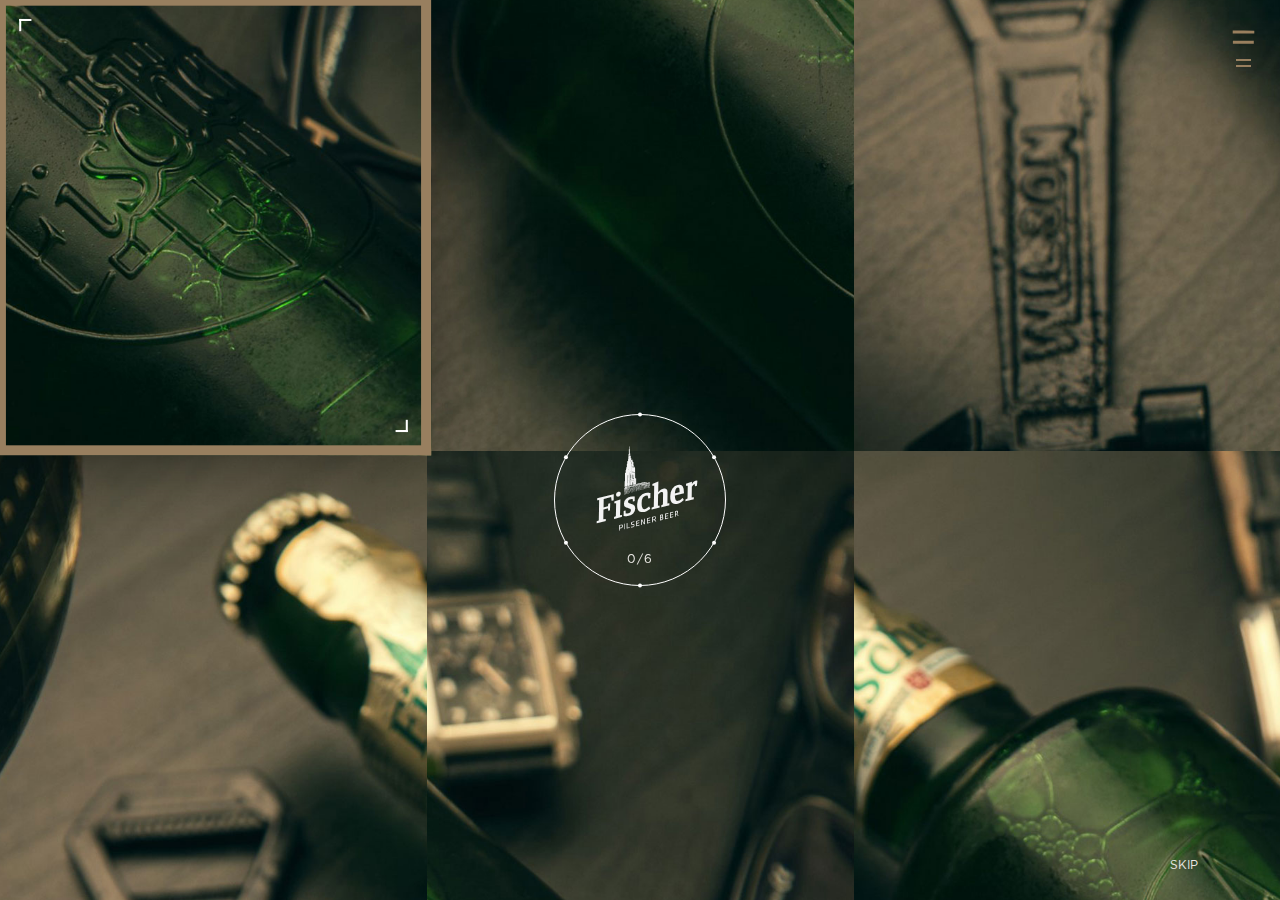
==== index.html @ 1281627f "initial commit. the puzzle game is working" ====
<!DOCTYPE html>
<!--if IE-->
<html lang="el">
  <head>
    <meta charset="utf-8">
    <meta http-equiv="X-UA-Compatible" content="IE=edge,chrome=1">
    <meta name="viewport" content="width=device-width, initial-scale=1.0, maximum-scale=1.0, user-scalable=no">
    <meta name="format-detection" content="telephone=no">
    <meta property="og:title" content="Fischer. It's about taste.">
    <meta property="og:description" content="Η εκλεπτυσμένη αισθητική της Γαλλίας και η μακροχρόνια παράδοση της Γερμανίας στη ζυθοποιία ενώνονται αρμονικά σε μία μπίρα Pilsener εξαιρετικής ποιότητας.">
    <meta property="og:image" content="http://www.fischerbeer.gr/Content/Files/post_fischer_launch.jpg">
    <meta property="og:type" content="website">
    <meta property="og:url" content="http://www.fischerbeer.gr/">
    <title>ΑΡΧΙΚΗ | FISCHER BEER </title>
    <link href="Content/Css/styles.css" rel="stylesheet">
    <link rel="stylesheet" href="Content/Css/print.css" media="print">
    <link rel="stylesheet" href="Content/Css/responsive.css" media="screen, handheld, projection, tv">
    <link rel="shortcut icon" href="/favicon.ico?v=1.1">
  </head>
  <body>
    <div class="main-loader-container">
      <div id="loader-icon" class="main-loader"></div>
    </div>
    <script src="Scripts/Libraries/rAF.js"></script>
    <script src="Scripts/Libraries/jquery-1.11.3.min.js"></script>
    <script src="Scripts/Libraries/jquery-ui.min.js"></script>
    <script src="Scripts/Libraries/jquery.ui.touch-punch.min.js"></script>
    <script src="Scripts/Libraries/owl.carousel.min.js"></script>
    <script src="Scripts/Libraries/perfect-scrollbar.jquery.min.js"></script>
    <script src="Scripts/Libraries/device.min.js"></script>
    <script src="Scripts/Libraries/bodymovin.js"></script>
    <script src="Scripts/Scripts/common.js"></script>
    <script src="Scripts/Libraries/jquery.unobtrusive-ajax.min.js"></script>
    <div class="body-wrapper">
      <div id="replaceMeAgeGate" data-value="True">
        <form id="form0" action="/" data-ajax="true" data-ajax-mode="replace-with" data-ajax-update="#replaceMeAgeGate" data-ajax-url="/ajax/Isobar.Fischer.Frontend.Components.AgeGate.Index" method="post">
          <div data-lb-content="age-gating" class="lightbox age-gating">
            <div class="lightbox-bg"></div>
            <div class="lightbox-container">
              <div class="lightbox-content"><span class="icon-fischer-logo"></span><span class="line"></span>
                <p class="title">ΗΜΕΡΟΜΗΝΙΑ ΓΕΝΝΗΣΗΣ</p>
                <div class="field">
                  <input id="Day" data-nextfield="#Month" data-val="true" data-val-maxlength="Validator_MaxLength" data-val-maxlength-max="2" data-val-regex="Validator_RegularExpression" data-val-regex-pattern="^d{2}$" data-val-required="Το πεδίο είναι υποχρεωτικό" maxlength="2" name="Day" placeholder="HH" type="text" value="" class="dmy text-box single-line">
                  <input id="Month" data-nextfield="#Year" data-val="true" data-val-maxlength="Validator_MaxLength" data-val-maxlength-max="2" data-val-regex="Validator_RegularExpression" data-val-regex-pattern="^d{2}$" data-val-required="Το πεδίο είναι υποχρεωτικό" maxlength="2" name="Month" placeholder="ΜΜ" type="text" value="" class="dmy text-box single-line">
                  <input id="Year" data-val="true" data-val-maxlength="Validator_MaxLength" data-val-maxlength-max="4" data-val-regex="Validator_RegularExpression" data-val-regex-pattern="^d{4}$" data-val-required="Το πεδίο είναι υποχρεωτικό" maxlength="4" name="Year" placeholder="ΕΕΕΕ" type="text" value="" class="text-box single-line">
                  <p class="error"><span data-valmsg-for="Month" data-valmsg-replace="true" class="field-validation-valid"></span></p>
                </div>
                <p>YΠΟΒΑΛΛΟΝΤΑΣ ΑΥΤΗ ΤΗ ΦΟΡΜΑ, ΑΠΟΔΕΧΕΣΤΕ ΤΗΝ<br> ΠΟΛΙΤΙΚΗ ΑΠΟΡΡΗΤΟΥ ΚΑΙ ΤΑ COOKIES ΑΥΤΟΥ ΤΟΥ<br> ΙΣΤΟΤΟΠΟΥ. ΑΥΤΟΣ Ο ΙΣΤΟΤΟΠΟΣ ΘΑ ΧΡΗΣΙΜΟΠΟΙΕΙ COOKIES.</p>
                <button type="submit" class="btn btn-more"><span class="bg"></span><span>ΕΙΣΟΔΟΣ</span><span class="icon-arrow-right"></span></button>
              </div>
            </div>
          </div>
        </form>
      </div>
      <!-- MAIN MENU--><span class="nav-trigger">
        <div id="menu-icon">
          <div id="menu-animatic"></div>
        </div><span class="menu-open"><span class="first"></span><span class="second"></span><span class="txt">ΜΕΝΟΥ</span></span>
        <!-- /menu-open--><span class="mobile-logo"><a href="#" class="mobile-logo-link">
            <h1><span class="icon-cathedral"></span></h1></a></span><span class="menu-close"><span class="icon-close"></span></span>
        <!-- /menu-close--></span>
      <!-- /nav-trigger-->
      <nav class="main-nav">
        <ul class="main-menu">
          <li><a href="/" title="ΑΡΧΙΚΗ | FISCHER BEER ">ΑΡΧΙΚΗ | FISCHER BEER </a></li>
          <li><a id="inactiveMenuLink" href="#" title="ITS ABOUT TASTE">ITS ABOUT TASTE</a>
            <ul class="submenu">
              <li><a href="/enjoypage/" title="Η ΑΠΟΛΑΥΣΗ ΜΙΑΣ PILSENER">Η ΑΠΟΛΑΥΣΗ ΜΙΑΣ PILSENER</a></li>
              <li><a href="/origins/" title="Η ΙΣΤΟΡΙΑ ΤΗΣ FISCHER">Η ΙΣΤΟΡΙΑ ΤΗΣ FISCHER</a></li>
            </ul>
          </li>
          <li><a href="/product/" title="ΠΡΟΪΟΝ">ΠΡΟΪΟΝ</a></li>
          <li><a href="/newslist/" title="NEA/ΔΙΑΓΩΝΙΣΜΟΙ">NEA/ΔΙΑΓΩΝΙΣΜΟΙ</a></li>
          <li><a href="/fischertastelist/" title="Fischer Tastes">Fischer Tastes</a></li>
          <li><a href="/contact/" title="ΕΠΙΚΟΙΝΩΝΙΑ">ΕΠΙΚΟΙΝΩΝΙΑ</a></li>
        </ul>
      </nav>
      <!-- /main-nav--><a href="/" class="main-logo">
        <h1><span class="icon-fischer-logo"></span></h1></a>
      <script>
        $(document).ready(function() {
        	$('#inactiveMenuLink').click(function(e) {
        	e.preventDefault();
        	});
        });
      </script>
      <!-- SECTION NAVIGATION-->
      <div class="section-nav">
        <!-- you place the current page here--><span>ΑΡΧΙΚΗ</span>
        <ul>
          <li data-section-trigger="1" class="active"><span>1</span></li>
          <li data-section-trigger="2"><span>2</span></li>
          <li data-section-trigger="3"><span>3</span></li>
          <li data-section-trigger="4"><span>4</span></li>
          <li data-section-trigger="5"><span>5</span></li>
        </ul>
      </div>
      <!-- /section-nav-->
      <!-- INTRO GAME-->
      <section data-section="1" data-section-title="ΑΡΧΙΚΗ" class="intro-game open anim-elm anim-section">
        <div id="progressWrapper" class="progressWrapper">
          <div class="container">
            <canvas id="circularProgressStepCanvas"></canvas>
            <div class="indicator">
              <!-- <span id="nInd">0</span><span>/</span><span id="tInd">6</span>--><span id="nInd">0</span><span>/</span><span id="tInd">6</span>
            </div>
            <div id="paging" class="paging">
              <button id="arrowL" class="arrow left">
                <svg width="60px" height="80px" viewbox="0 0 50 80" xml:space="preserve">
                  <polyline fill="none" stroke="#78766c" stroke-width="1" stroke-linecap="round" stroke-linejoin="round" points="									45.63,75.8 0.375,38.087 45.63,0.375 "></polyline>
                </svg>
              </button>
              <button id="arrowR" class="arrow right">
                <svg xmlns="http://www.w3.org/2000/svg" xmlns:xlink="http://www.w3.org/1999/xlink" width="60px" height="80px" viewbox="0 0 50 80" xml:space="preserve">
                  <polyline fill="none" stroke="#78766c" stroke-width="1" stroke-linecap="round" stroke-linejoin="round" points="									0.375,0.375 45.63,38.087 0.375,75.8 "></polyline>
                </svg>
              </button>
            </div>
            <div class="game-msg">ΒΑΛΕ ΤΗΝ ΙΣΤΟΡΙΑ<br> ΣΤΗ ΣΩΣΤΗ ΣΕΙΡΑ</div><span class="icon-fischer-logo"></span>
          </div>
        </div>
        <div id="tile-game"><img src="Content/Files/intro-game/fullpic.jpg" style="display:none" class="one-big-pic">
          <div class="tile-wrapper">
            <div class="tile tile1">
              <div class="corner-top-left"></div>
              <div class="corner-bottom-right"></div>
              <!-- canvas-->
              <!-- h3 #{i}-->
            </div>
            <div class="tile tile2">
              <div class="corner-top-left"></div>
              <div class="corner-bottom-right"></div>
              <!-- canvas-->
              <!-- h3 #{i}-->
            </div>
            <div class="tile tile3">
              <div class="corner-top-left"></div>
              <div class="corner-bottom-right"></div>
              <!-- canvas-->
              <!-- h3 #{i}-->
            </div>
            <div class="tile tile4">
              <div class="corner-top-left"></div>
              <div class="corner-bottom-right"></div>
              <!-- canvas-->
              <!-- h3 #{i}-->
            </div>
            <div class="tile tile5">
              <div class="corner-top-left"></div>
              <div class="corner-bottom-right"></div>
              <!-- canvas-->
              <!-- h3 #{i}-->
            </div>
            <div class="tile tile6">
              <div class="corner-top-left"></div>
              <div class="corner-bottom-right"></div>
              <!-- canvas-->
              <!-- h3 #{i}-->
            </div>
          </div>
          <!-- #bodymovin-wrapper-->
        </div>
        <div class="tiles-container">
          <!-- .tiles-container-inner-->
          <!-- 	.tile-box(data-tile='0')-->
          <!-- 		.corner-top-left-->
          <!-- 		.corner-bottom-right-->
          <!-- 		figure.intro-game-tile(data-tile='0')-->
          <!-- 			img(data-mob-img='/Content/Files/intro-game/tiff/mobile/01.jpg', data-desktop-src='/Content/Files/intro-game/tiff/01.jpg', src='/Content/Files/intro-game/tiff/01.jpg', alt='')-->
          <!-- 	// /tile-box-->
          <!-- 	.tile-box(data-tile='1')-->
          <!-- 		.corner-top-left-->
          <!-- 		.corner-bottom-right-->
          <!-- 		figure.intro-game-tile(data-tile='1')-->
          <!-- 			img(data-mob-img='/Content/Files/intro-game/tiff/mobile/02.jpg', data-desktop-src='/Content/Files/intro-game/tiff/02.jpg', src='/Content/Files/intro-game/tiff/02.jpg', alt='')-->
          <!-- 	// /tile-box-->
          <!-- 	.tile-box(data-tile='2')-->
          <!-- 		.corner-top-left-->
          <!-- 		.corner-bottom-right-->
          <!-- 		figure.intro-game-tile(data-tile='2')-->
          <!-- 			img(data-mob-img='/Content/Files/intro-game/tiff/mobile/03.jpg', data-desktop-src='/Content/Files/intro-game/tiff/03.jpg', src='/Content/Files/intro-game/tiff/03.jpg', alt='')-->
          <!-- 	// /tile-box-->
          <!-- 	.tile-box(data-tile='3')-->
          <!-- 		.corner-top-left-->
          <!-- 		.corner-bottom-right-->
          <!-- 		figure.intro-game-tile(data-tile='3')-->
          <!-- 			img(data-mob-img='/Content/Files/intro-game/tiff/mobile/04.jpg', data-desktop-src='/Content/Files/intro-game/tiff/04.jpg', src='/Content/Files/intro-game/tiff/04.jpg', alt='')-->
          <!-- 	// /tile-box-->
          <!-- 	.tile-box(data-tile='4')-->
          <!-- 		.corner-top-left-->
          <!-- 		.corner-bottom-right-->
          <!-- 		figure.intro-game-tile(data-tile='4')-->
          <!-- 			img(data-mob-img='/Content/Files/intro-game/tiff/mobile/05.jpg', data-desktop-src='/Content/Files/intro-game/tiff/05.jpg', src='/Content/Files/intro-game/tiff/05.jpg', alt='')-->
          <!-- 	// /tile-box-->
          <!-- 	.tile-box(data-tile='5')-->
          <!-- 		.corner-top-left-->
          <!-- 		.corner-bottom-right-->
          <!-- 		figure.intro-game-tile(data-tile='5')-->
          <!-- 			img(data-mob-img='/Content/Files/intro-game/tiff/mobile/06.jpg', data-desktop-src='/Content/Files/intro-game/tiff/06.jpg', src='/Content/Files/intro-game/tiff/06.jpg', alt='')-->
          <!-- 	// /tile-box--><span class="skip"><span>SKIP</span></span>
          <!-- HOMEPAGE AUDIO-->
          <!-- CUSTOM MEDIA PLAYER-->
          <!-- /media-->
        </div>
      </section>
      <!-- /intro-game-->
      <!-- ORIGIN-->
      <section data-section="2" data-section-title="Η ΠΡΟΕΛΕΥΣΗ" class="origin anim-elm anim-section">
        <div class="wrapper">
          <div class="row">
            <div class="col col-6">
              <h3>Η ΠΡΟΕΛΕΥΣΗ</h3>
              <p>Η εκλεπτυσμένη αισθητική της Γαλλίας και η μακροχρόνια παράδοση της Γερμανίας στη ζυθοποιία ενώνονται αρμονικά σε μία μπίρα Pilsener εξαιρετικής ποιότητας, με σπουδαία κληρονομιά και ξεχωριστό χαρακτήρα. Μια Pilsener που μαρτυρά την ιδιαίτερη αλσατική καταγωγή της, ακόμα και από τον καθεδρικό ναό του Στρασβούργου, στην περίτεχνη συσκευασία της.</p><a title="ΠΕΡΙΣΣΟΤΕΡΑ" href="/origins/" class="btn btn-default btn-dark-green"><span class="bg"></span><span>ΠΕΡΙΣΣΟΤΕΡΑ</span></a>
            </div>
            <div class="col col-6 beer-cans">
              <div class="cans-wrapper">
                <div class="beer-can right"><img src="Content/Media/can-right.png"></div>
                <div class="beer-can left"><img src="Content/Media/can-left.png"></div>
              </div>
              <!-- figure-->
              <!-- 	img(src='Content/Media/fischer-cans.png', alt='fischer beer cans', title='Fischer')-->
            </div>
            <!-- /col-->
          </div>
          <!-- /row-->
        </div>
        <!-- /wrapper-->
        <div class="origin-polygonal">
          <div class="triangle-down-left"></div>
          <div class="map">
            <div data-mask="0" data-lag="1500" data-scale="1" class="reveal-mask"><img src="Content/Media/map.jpg" alt="strasburg map"></div><span class="country">ΓΑΛΛΙΑ</span><span class="strasburg">ΣΤΡΑΣΒΟΥΡΓΟ<span class="icon-strasburg"></span></span>
          </div>
          <!-- /map-->
          <div class="wrapper">
            <div class="origin-txt-container">
              <div class="origin-txt-row"><span class="icon-box"><span class="icon-cathedral"></span></span>
                <!-- /icon-box--><span class="txt">ΚΑΘΕΔΡΙΚΟΣ ΝΑΟΣ</span>
              </div>
              <!-- /origin-txt-row-->
              <div class="origin-txt-row"><span class="icon-box"><span class="icon-emblems svg-bg-icon"></span></span>
                <!-- /icon-box--><span class="txt">ΑΛΣΑΤΙΚΑ ΕΜΒΛΗΜΑΤΑ</span>
              </div>
              <!-- /origin-txt-row-->
              <div class="origin-txt-row"><span class="icon-box"><span class="icon-signature svg-bg-icon"></span></span>
                <!-- /icon-box--><span class="txt">ΥΠΟΓΡΑΦΗ ΙΔΡΥΤΗ</span>
              </div>
              <!-- /origin-txt-row-->
              <div class="origin-txt-row"><span class="icon-box"><span class="icon-origin-date svg-bg-icon"></span></span>
                <!-- /icon-box--><span class="txt">ΛΥΚΙΣΚΟΣ</span>
              </div>
              <!-- /origin-txt-row-->
              <div class="origin-txt-row"><span class="icon-box"><span class="icon-shield svg-bg-icon"></span></span>
                <!-- /icon-box--><span class="txt">ΑΛΣΑΤΙΚΗ ΑΣΠΙΔΑ</span>
              </div>
              <!-- /origin-txt-row-->
            </div>
            <!-- /origin-txt-container-->
          </div>
          <!-- /wrapper-->
        </div>
        <!-- /origin-polygonal-->
      </section>
      <!-- /origin-->
      <!-- INGREDIENTS-->
      <section data-section="3" data-section-title="ΤΑ ΣΥΣΤΑΤΙΚΑ" class="fischer-ingredients anim-elm anim-section">
        <div class="wrapper">
          <h3>ΤΑ ΣΥΣΤΑΤΙΚΑ</h3>
          <div class="content-box">
            <div class="content-box-inner">
              <p>Αυτό που κάνει τη Fischer να ξεχωρίζει από τις υπόλοιπες Pilsener μπίρες είναι η διακριτική αρωματική γεύση και επίγευσή της. Το αρωματικό, πικρό προφίλ της αποδίδεται σε μια ειδική επιλογή αρωματικού λυκίσκου “aurora”, που συνδυάζεται με λεπτές νότες φρούτων και περγαμόντο, λεμονόχορτου, κίτρου και γλυκάνισου. Αποκλειστικά υψηλής ποιότητας πρώτες ύλες που εγγυώνται ότι κάθε γουλιά θα είναι μία απολαυστική εμπειρία. Μία γεύση που γίνεται αντιληπτή με όλες τις αισθήσεις.</p><a href="/product/" class="btn btn-default btn-dark-green"><span class="bg"></span><span>ΠΕΡΙΣΣΟΤΕΡΑ</span></a>
            </div>
            <!-- /content-box-inner-->
          </div>
          <!-- /content-box-->
          <!-- beer-->
          <div class="elm mob-visible">
            <figure><img src="Content/Media/fischer-bottle.png" alt="fischer bottle" title=""></figure>
          </div>
          <!-- /col-->
          <div class="ingredients-container">
            <div class="col">
              <div class="ingredient-box vini">
                <figure><span class="brush"></span>
                  <div data-mask="0" data-lag="300" data-scale="1" class="reveal-mask"><img src="Content/Media/ingredients/vini.png" alt="vini" title=""></div><span class="icon-one"><span class="path1"></span><span class="path2"></span></span>
                </figure><span class="txt">
                  <p class="title">ΒΥΝΗ</p>
                  <p>ΠΟΙΟΣ ΕΙΠΕ ΠΩΣ ΚΑΤΙ ΓΛΥΚΟ <br> δεν μπορεί να είναι δυνατό;</p></span>
                <!-- /txt-->
              </div>
              <!-- /ingredient-box-->
              <div class="ingredient-box water mob-hidden">
                <figure><span class="brush"></span>
                  <div data-mask="0" data-lag="600" data-scale="1" class="reveal-mask"><img src="Content/Media/ingredients/water.png" alt="water" title=""></div><span class="icon-three"></span>
                </figure><span class="txt">
                  <p class="title">ΝΕΡΟ</p>
                  <p>ΟΤΑΝ ΚΑΤΙ ΠΟΥ ΔΕΝ ΦΑΝΤΑΖΕΣΑΙ <br> σου δίνει αυτό που περιμένεις</p></span>
                <!-- /txt-->
              </div>
              <!-- /ingredient-box-->
            </div>
            <!-- /col-->
            <!-- beer-->
            <div class="col mob-hidden col-beer">
              <figure><img src="Content/Media/fischer-bottle.png" alt="fischer bottle" title=""></figure>
            </div>
            <!-- /col-->
            <div class="col">
              <div class="ingredient-box likiskos">
                <figure><span class="brush"></span>
                  <div data-mask="0" data-lag="900" data-scale="1" class="reveal-mask"><img src="Content/Media/ingredients/likiskos.png" alt="likiskos" title=""></div><span class="icon-two"></span>
                </figure><span class="txt">
                  <p class="title">ΛΥΚΙΣΚΟΣ</p>
                  <p>ΣΗΜΑΣΙΑ ΔΕΝ ΕΧΕΙ ΜΟΝΟ Η ΠΡΩΤΗ ΕΝΤΥΠΩΣΗ <br> αλλά και η γεύση που σου μένει στο τέλος</p></span>
                <!-- /txt-->
              </div>
              <!-- /ingredient-box-->
              <div class="ingredient-box water desktop-hidden">
                <figure><span class="brush"></span>
                  <div data-mask="0" data-lag="1200" data-scale="1" class="reveal-mask"><img src="Content/Media/ingredients/water.png" alt="water" title=""></div><span class="icon-three"></span>
                </figure><span class="txt">
                  <p class="title">ΝΕΡΟ</p>
                  <p>ΟΤΑΝ ΚΑΤΙ ΠΟΥ ΔΕΝ ΦΑΝΤΑΖΕΣΑΙ <br> σου δίνει αυτό που περιμένεις</p></span>
                <!-- /txt-->
              </div>
              <!-- /ingredient-box-->
              <div class="ingredient-box magia">
                <figure><span class="brush"></span>
                  <div data-mask="0" data-lag="1500" data-scale="1" class="reveal-mask"><img src="Content/Media/ingredients/magia.png" alt="magia" title=""></div><span class="icon-four"></span>
                </figure><span class="txt">
                  <p class="title">ΜΑΓΙΑ</p>
                  <p>ΕΝΑ ΤΑΞΙΔΙ ΜΕ ΠΡΟΟΡΙΣΜΟ <br> τη γεύση</p></span>
                <!-- /txt-->
              </div>
              <!-- /ingredient-box-->
            </div>
            <!-- /col-->
          </div>
          <!-- /ingredients-container-->
        </div>
        <!-- /wrapper-->
      </section>
      <!-- /fischer-ingredients-->
      <input id="New-6" type="hidden" value="http://www.fischerbeer.gr/home/newslist/newdetail/oli-i-athina-ena-therino-sinema/">
      <input id="New-7" type="hidden" value="http://www.fischerbeer.gr/home/newslist/newdetail/nea-emfanisi-idia-geusi/">
      <input id="New-5" type="hidden" value="http://www.fischerbeer.gr/home/newslist/newdetail/international-film-festival-of-patmos-ioulios-2016/">
      <input id="New-1" type="hidden" value="http://www.fischerbeer.gr/home/newslist/newdetail/fischer-its-about-taste/">
      <!-- FISCHER NEWS-->
      <section data-section="4" data-section-title="ΣΤΙΓΜΕΣ FISCHER" class="fischer-news anim-elm anim-section">
        <div class="wrapper">
          <div class="title">
            <div class="title-inner up-animation">
              <h2>ΣΤΙΓΜΕΣ FISCHER</h2>
              <h6 class="after-heading"><span>ΝΕΑ &amp; EVENTS</span></h6>
            </div>
            <!-- /title-inner-->
          </div>
          <!-- /title-->
          <div class="news-box main-news-box up-animation">
            <div class="col">
              <figure style="background-image: url(Content/Files/news/image_for_site_OAFF.jpg);"></figure>
            </div>
            <!-- /col-->
            <div class="col">
              <!-- span.badge.badge-rotation.badge-this-month--><span class="thebadge the-badge-this-month">
                <div data-frame-map="0" data-lag="1" data-duration="2" data-dimensions="110 110" class="sprite"><img src="Content/Files/news/badge-atlas.png"></div></span>
              <p class="date"><span class="day">22</span><span class="month">IOYN.</span><span class="year">2016</span></p>
              <!-- /date-->
              <h4>ΟΛΗ Η ΑΘΗΝΑ ΕΝΑ ΘΕΡΙΝΟ ΣΙΝΕΜΑ!</h4>
              <div class="txt">Για 6η χρονιά, η μεγαλύτερη κινηματογραφική γιορτή της Αθήνας επιστρέφει! Περισσότερες από 20 προβολές στα ομορφότερα...</div>
              <div class="btn-row"><a href="http://www.fischerbeer.gr/home/newslist/newdetail/oli-i-athina-ena-therino-sinema/" class="btn btn-more"><span>ΠΕΡΙΣΣΟΤΕΡΑ </span><span class="icon-arrow-right"></span></a><a href="#" class="btn btn-share"><span>ΜΟΙΡΑΣΟΥ ΤΟ</span><span data-id="6" class="icon-share"></span></a></div>
              <!-- /btn-row-->
            </div>
            <!-- /col-->
          </div>
          <!-- /main-news-box-->
          <div class="news-container">
            <div class="more-news anim-elm">
              <div class="col">
                <div class="news-box">
                  <div class="col">
                    <div data-mask="0" data-lag="1500" data-scale="1" class="reveal-mask">
                      <!-- img(style='background-image: url(Content/Files/news/december-posts.jpg);')--><img src="Content/Files/news/december-posts.jpg">
                    </div>
                    <!-- figure(style='background-image: url(Content/Files/news/december-posts.jpg);')-->
                  </div>
                  <!-- /col-->
                  <div class="col">
                    <p class="date"><span class="day">22</span><span class="month">IOYN.</span><span class="year">2016</span></p>
                    <!-- /date-->
                    <h4>ΝΕΑ ΕΜΦΑΝΙΣΗ, ΙΔΙΑ ΓΕΥΣΗ</h4>
                    <div class="txt">Από ανανεωμένο μπουκάλι και ολοκαίνουργιο κουτάκι απολαμβάνουμε πλέον την αγαπημένη μας μπίρα. Ο καθεδρικός ναός του...</div>
                    <div class="btn-row"><a href="http://www.fischerbeer.gr/home/newslist/newdetail/nea-emfanisi-idia-geusi/" class="btn btn-more"><span>ΠΕΡΙΣΣΟΤΕΡΑ</span><span class="icon-arrow-right"></span></a><a href="#" class="btn btn-share"><span>ΜΟΙΡΑΣΟΥ ΤΟ</span><span data-id="7" class="icon-share"></span></a></div>
                    <!-- /btn-row-->
                  </div>
                  <!-- /col-->
                </div>
                <!-- /news-box-->
                <div class="news-box">
                  <div class="col">
                    <figure style="background-image: url(Content/Files/news/iffp_2015.jpg);"></figure>
                  </div>
                  <!-- /col-->
                  <div class="col">
                    <p class="date"><span class="day">22</span><span class="month">IOYN.</span><span class="year">2016</span></p>
                    <!-- /date-->
                    <h4>INTERNATIONAL FILM FESTIVAL OF PATMOS, ΙΟΥΛΙΟΣ 2016</h4>
                    <div class="txt">Για μία ακόμα χρονιά το Διεθνές Φεστιβάλ Κινηµατογράφου Πάτµου και η Fischer µάς προσκαλούν σε ένα από τα πιο όµορφα...</div>
                    <div class="btn-row"><a href="http://www.fischerbeer.gr/home/newslist/newdetail/international-film-festival-of-patmos-ioulios-2016/" class="btn btn-more"><span>ΠΕΡΙΣΣΟΤΕΡΑ</span><span class="icon-arrow-right"></span></a><a href="#" class="btn btn-share"><span>ΜΟΙΡΑΣΟΥ ΤΟ</span><span data-id="5" class="icon-share"></span></a></div>
                    <!-- /btn-row-->
                  </div>
                  <!-- /col-->
                </div>
                <!-- /news-box-->
              </div>
              <!-- /col-->
              <div class="col">
                <div class="news-box">
                  <div class="col">
                    <figure style="background-image: url(Content/Files/news/NEW_SPOT.png);"></figure>
                  </div>
                  <!-- /col-->
                  <div class="col">
                    <p class="date"><span class="day">22</span><span class="month">IOYN.</span><span class="year">2016</span></p>
                    <!-- /date-->
                    <h4>IT'S ABOUT TASTE</h4>
                    <div class="txt">Δεν είναι η καταγωγή από την Αλσατία. Ούτε η σπουδαία κληρονομιά που μετράει δύο αιώνες. Δεν είναι η εμμονή στην...</div>
                    <div class="btn-row"><a href="http://www.fischerbeer.gr/home/newslist/newdetail/fischer-its-about-taste/" class="btn btn-more"><span>ΠΕΡΙΣΣΟΤΕΡΑ</span><span class="icon-arrow-right"></span></a><a href="#" class="btn btn-share"><span>ΜΟΙΡΑΣΟΥ ΤΟ</span><span data-id="1" class="icon-share"></span></a></div>
                    <!-- /btn-row-->
                  </div>
                  <!-- /col-->
                </div>
                <!-- /news-box-->
              </div>
              <!-- /col-->
            </div>
            <!-- /more=news-->
            <div class="row center up-animation"><a href="/newslist/" class="btn btn-default"><span class="bg"></span><span>ΟΛΑ ΤΑ ΝΕΑ</span></a></div>
            <!-- /row center-->
          </div>
          <!-- /news-container-->
        </div>
        <!-- /wrapper-->
      </section>
      <!-- /fischer-news-->
      <!-- FISCHER TASTES-->
      <section data-section="5" data-section-title="FISCHER TASTES" class="fischer-tastes anim-elm anim-section">
        <div class="title">
          <div class="title-inner up-animation">
            <h2>FISCHER TASTES</h2>
            <h6 class="after-heading"><span>Η FISCHER ΘΑ ΕΙΝΑΙ ΕΚΕΙ</span></h6>
          </div>
          <!-- /title-innera-->
        </div>
        <!-- /title-->
        <div class="animated-discs">
          <div class="music-disc"><img src="Content/Media/disc.png" alt="disc"></div>
          <div class="film-disc"><img src="Content/Media/pobina.png" alt="film disc"></div>
        </div>
        <!-- /animated-discs-->
        <div class="fischer-taste-container"><a href="http://www.fischerbeer.gr/home/fischertastelist/fischertastedetail/festival-br-kinfou-br-thessalonikis/" title="ΦΕΣΤΙΒΑΛ  ΚΙΝ/ΦΟΥ  ΘΕΣΣΑΛΟΝΙΚΗΣ" class="fischer-taste anim-elm">
            <!-- figure(style='background-image: url(Content/Files/fischer-tastes/img2_black.jpg);', data-image='Content/Files/fischer-tastes/img2_black.jpg', data-alt-image='Content/Files/fischer-tastes/img2_color.jpg')-->
            <figure style="background-image: url(Content/Files/fischer-tastes/img2_black.jpg);" data-image="Content/Files/fischer-tastes/img2_black.jpg">
              <div style="background-image:url(Content/Files/fischer-tastes/img2_color.jpg)" class="bg"></div>
              <figcaption><span class="icon-box"><span class="icon-ticket"></span></span>
                <!-- /icon-box-->
                <h4>ΦΕΣΤΙΒΑΛ <br> ΚΙΝ/ΦΟΥ <br> ΘΕΣΣΑΛΟΝΙΚΗΣ</h4> 10 ΧΡΟΝΙΑ<br>ΧΟΡΗΓΟΣ<br>ΒΡΑΒΕΙΩΝ ΚΟΙΝΟΥ<span class="num"><span>1</span></span>
                <!-- /num-->
              </figcaption>
            </figure>
            <!-- /fischer-taste--></a><a href="http://www.fischerbeer.gr/home/fischertastelist/fischertastedetail/jazz-on-the-hill/" title="JAZZ  ON THE  HILL" class="fischer-taste anim-elm">
            <!-- figure(style='background-image: url(Content/Files/fischer-tastes/img_black.jpg);', data-image='Content/Files/fischer-tastes/img_black.jpg', data-alt-image='Content/Files/fischer-tastes/img_color.jpg')-->
            <figure style="background-image: url(Content/Files/fischer-tastes/img_black.jpg);" data-image="Content/Files/fischer-tastes/img_black.jpg">
              <div style="background-image:url(Content/Files/fischer-tastes/img_color.jpg)" class="bg"></div>
              <figcaption><span class="icon-box"><span class="icon-saxophone"></span></span>
                <!-- /icon-box-->
                <h4>JAZZ <br> ON THE <br> HILL</h4> ΜΕΛΩΔΙΚΑ<br> ΤΑΞΙΔΙΑ<span class="num"><span>2</span></span>
                <!-- /num-->
              </figcaption>
            </figure>
            <!-- /fischer-taste--></a><a href="http://www.fischerbeer.gr/home/fischertastelist/fischertastedetail/festival-gallofonou-kinfou/" title="ΦΕΣΤΙΒΑΛ  ΓΑΛΛΟΦΩΝΟΥ  ΚΙΝ/ΦΟΥ" class="fischer-taste anim-elm">
            <figure style="background-image: url(Content/Files/fischer-tastes/img3_black.jpg);" data-image="Content/Files/fischer-tastes/img3_black.jpg">
              <div style="background-image:url(Content/Files/fischer-tastes/img3_color.jpg)" class="bg"></div>
              <figcaption><span class="icon-box"><span class="icon-camera"></span></span>
                <!-- /icon-box-->
                <h4>ΦΕΣΤΙΒΑΛ <br> ΓΑΛΛΟΦΩΝΟΥ <br> ΚΙΝ/ΦΟΥ</h4> ΒΡΑΒΕΙΟ ΚΟΙΝΟΥ<br>FISCHER ΜΕ<br>ΕΥΡΩΠΑΪΚΟ ΑΕΡΑ<span class="num"><span>3</span></span>
                <!-- /num-->
              </figcaption>
            </figure>
            <!-- /fischer-taste--></a><a href="/fischertastelist/" class="btn btn-default btn-abs"><span class="bg"></span><span>ΟΛΕΣ ΟΙ ΧΟΡΗΓΙΕΣ</span></a></div>
        <!-- /fischer-taste-container-->
      </section>
      <!-- /fischer-tastes-->
      <footer class="main-footer anim-elm">
        <!-- BACK TO TOP--><span class="back-top"><span class="inner"><span class="icon-arrow-up"></span></span></span>
        <!-- /back-top-->
        <div class="wrapper">
          <div class="footer-box">
            <div class="row">
              <div class="col">
                <h5>ΕΠΙΚΟΙΝΩΝΙΑ</h5>
                <address>Λ. Κηφισού 107, Αιγάλεω<br> Τ. 801 22 20000</address>
              </div>
              <!-- /col-->
              <div class="col">
                <h5>ΓΡΑΨΟΥ ΣΤΟ NEWSLETTER ΜΑΣ</h5>
                <div class="form newsletter-form">
                  <div id="replaceMe">
                    <form id="form1" action="/" data-ajax="true" data-ajax-mode="replace-with" data-ajax-update="#replaceMe" data-ajax-url="/ajax/Isobar.Fischer.Frontend.Components.Newsletter.Index" method="post">
                      <div class="form-inner">
                        <div class="field">
                          <input id="Email" data-val="true" data-val-email="To email δεν είναι έγκυρο" data-val-required="Το πεδίο είναι υποχρεωτικό" name="Email" placeholder="Γράψε το email σου" type="email" value="" class="text-box single-line">
                          <div class="errorMessage"><span data-valmsg-for="Email" data-valmsg-replace="true" class="field-validation-valid"></span></div>
                        </div>
                        <!-- /field-->
                        <button type="submit" class="submit">
                          <!-- /submit--><span class="icon-arrow-right"></span>
                        </button>
                      </div>
                      <!-- /form-inner-->
                    </form>
                  </div>
                </div>
                <!-- /form-->
              </div>
              <!-- /col-->
              <div class="col">
                <h5>SOCIAL</h5><a title="Facebook" href="https://www.facebook.com/FischerBeerGreece/" class="social-link">Facebook</a><a title="Youtube" href="https://www.youtube.com/user/FischerBeerGreece" class="social-link">Youtube</a><a title="Instagram" href="https://www.instagram.com/fischerbeer" class="social-link">Instagram</a>
              </div>
              <!-- /col-->
            </div>
            <!-- /row-->
          </div>
          <!-- /footer-box-->
          <div class="copyright">
            <div class="col"><a title="ΔΗΛΩΣΗ ΙΔΙΩΤΙΚΟΤΗΤΑΣ" href="/dilosi-idiotikotitas/">ΔΗΛΩΣΗ ΙΔΙΩΤΙΚΟΤΗΤΑΣ</a><a title="COOKIES" href="/cookies/">COOKIES</a></div>
            <!-- /col-->
            <div class="col"><a title="ΟΡΟΙ ΧΡΗΣΗΣ" href="/oroi-hrisis/">ΟΡΟΙ ΧΡΗΣΗΣ</a><a title="SITEMAP" href="/sitemap/">SITEMAP</a><a title="ΑΠΟΛΑΥΣΤΕ ΥΠΕΥΘΥΝΑ" href="/apolauste-upeuthuna/">ΑΠΟΛΑΥΣΤΕ ΥΠΕΥΘΥΝΑ</a></div>
            <!-- /col-->
          </div>
          <!-- /copyright-->
        </div>
        <!-- /wrapper-->
      </footer>
      <!-- /main-footer-->
    </div>
    <!-- /body-wrapper-->
    <!-- <script src='Scripts/Libraries/dat.gui.min.js'></script>-->
    <script src="Scripts/Libraries/easeljs-0.8.1.min.js"></script>
    <script src="Scripts/Libraries/TweenMax.min.js"></script>
    <!-- script(src='Scripts/Libraries/bodymovin_light.min.js')-->
    <script src="Scripts/Libraries/CircularProgressStep.js"></script>
    <script src="Scripts/Libraries/radial-indicator.js"></script>
    <script src="Scripts/Scripts/homepage.js"></script>
    <script src="Scripts/Scripts/tilegame.js"></script>
    <script>closeAgeGating();</script>
    <!-- script.-->
    <!-- 	function HideDescription() {-->
    <!-- 		setTimeout(function() {-->
    <!-- 			$('.game-msg').addClass("hidden");-->
    <!-- 		}, 2000);-->
    <!-- 	}-->
    <!-- 	var userHasPlayed = getCookie('userHasPlayed') === 'true';-->
    <!-- 	$(function() {-->
    <!-- 		$('body').on('click', '.intro-game .skip', function() {-->
    <!-- 			userHasPlayed = true;-->
    <!-- 			setCookie('userHasPlayed', true);-->
    <!-- 			$('.game-msg').fadeOut('slow');-->
    <!-- 		});-->
    <!-- 		if (userHasPlayed) {-->
    <!-- 			$('.game-msg').addClass("hidden");-->
    <!-- 			$('#audioPlayer .controls-stop').trigger('click');-->
    <!-- 			setTimeout(function() {-->
    <!-- 				$('.intro-game .skip').trigger('click');-->
    <!-- 			}, 400);-->
    <!-- 		}-->
    <!-- 		HideDescription();-->
    <!-- 	});-->
    <script>$('#replaceMe form').attr('novalidate', "novalidate");</script>
  </body>
</html>
---- Content/Css/styles.css ----
@import url(fonts.css);
@import url(icons.css);
@import url(formating.css);
@import url(owl.carousel.css);
@import url(owl.theme.css);
@import url(owl.transitions.css);
@import url(animations.css);
@import url(jquery-ui.css);
@import url(jquery-ui.structure.css);
@import url(jquery-ui.theme.css);
@import url(perfect-scrollbar.css);
@import url(modules.css);
@import url(tile-game.css);
@import url(browser-fixes.css);
---- Content/Css/print.css ----
body											{ font:normal 12pt Arial, sans-serif; color:#000; line-height:1.5; }
a img											{ border:0; }
a												{ color:#000; }
a:link:after,a:visited:after,
a:link::after,a:visited::after					{ content:" (" attr(href) ")"; font-size:smaller; }
---- Content/Css/responsive.css ----
@-moz-document url-prefix() {
    .product-carousel .owl-pagination {
        display: block;
    }

    .product-carousel .owl-pagination .owl-page {
        display: inline-block;
    }

    .product-carousel .owl-pagination .owl-page:not(:last-child) {
        float: left;
        margin-right: 17%;
    }
}

@media only screen and (min-width: 768px) {
    .footer-box .col:first-child:after,
    .footer-box .col:nth-child(2):after {
        content: '';
        height: 100%;
        width: 1px;
        background:#635543;
        position: absolute;
        top: 0;
        right: 0;
    }

    .desktop .footer-box .col:first-child:after,
    .desktop .footer-box .col:nth-child(2):after {
        height: 0;
        -webkit-transition: all .9s ease-in-out;
        -moz-transition: all .9s ease-in-out;
        -ms-transition: all .9s ease-in-out;
        -o-transition: all .9s ease-in-out;
        transition: all .9s ease-in-out;
        -webkit-transition-delay: .9s;
        -moz-transition-delay: .9s;
        -ms-transition-delay: .9s;
        -o-transition-delay: .9s;
        transition-delay: .9s;
    }

    .desktop .main-footer.animated .footer-box .col:first-child:after,
    .desktop .main-footer.animated .footer-box .col:nth-child(2):after {
        height: 100%;
        max-height: 140px;
    }

    .footer-box .col:before {
        content: '';
        width: 100%;
        height: 1px;
        background:#635543;
        position: absolute;
        top: 0;
        left: 0;
    }

    .desktop .footer-box .col:before {
        width: 0;
        -webkit-transition: all .9s ease-in-out;
        -moz-transition: all .9s ease-in-out;
        -ms-transition: all .9s ease-in-out;
        -o-transition: all .9s ease-in-out;
        transition: all .9s ease-in-out;
    }

    .desktop .main-footer.animated .footer-box .col:before {
        width: 100%;
    }

    .ingredient-box.desktop-hidden {
        display: none;
    }
}

@media only screen and (max-width: 1100px) {
    .fischer-news.news-inside {
        padding-top: 140px;
        padding-left: 20px;
        padding-right: 20px;
    }

    .news-box .main-image {
        height: 360px;
        margin-bottom: 20px;
    }

    .news-box.inside-news-box   .badge {
        display: inline-block;
    }

    .apolafsi-section {
        padding-top: 120px;
    }

    .prod-carousel-item {
        padding-bottom: 50px;
        padding-left: 6%;
        padding-right: 6%;
    }

    .prod-carousel-item .txt-part {
        padding-top: 0;
    }

    .prod-carousel-item:before, .prod-carousel-item:after {
        top: 250px;
    }

    .contact-section > .form-col {
        padding-left: 20px;
        padding-right: 20px;
    }
}

@media only screen and (max-width: 1024px) {
    .form-btn .txt {
        opacity: 1;
        visibility: visible;
        width: auto;
        margin-right: 15px;
    }
}

/* Portrait tablet to landscape and desktop */
@media (min-width: 768px) and (max-width: 1023px) {
    .footer-box .col:nth-child(2) {
        padding-left: 26px;
        padding-right: 26px;
    }

    .footer-box .col:nth-child(3) {
        padding-left: 26px;
    }

    .social-link, a.social-link {
        padding-right: 14px;
    }

    .fischer-taste h4 {
        font-size: 40px;
    }

    .fischer-taste figcaption {
        font-size: 13px;
        line-height: 1.3;
    }

    .fischer-taste {
        height: 660px;
    }

    .fischer-tastes .animated-discs .music-disc {
        -webkit-transform: translateX(-88%) scale(.8);
        -moz-transform: translateX(-88%) scale(.8);
        -ms-transform: translateX(-88%) scale(.8);
        -o-transform: translateX(-88%) scale(.8);
        transform: translateX(-88%) scale(.8);
    }

    .fischer-tastes .animated-discs .film-disc {
        -webkit-transform: translateX(-8%) scale(.8);
        -moz-transform: translateX(-8%) scale(.8);
        -ms-transform: translateX(-8%) scale(.8);
        -o-transform: translateX(-8%) scale(.8);
        transform: translateX(-8%) scale(.8);
    }

    .fischer-tastes .animated-discs {
        margin-top: -80px;
    }

    h2 {
        font-size: 50px;
    }

    h4 {
        font-size: 35px;
    }

    h6 {font-size: 14px;}

    .section-nav {
        right: 14px;
    }

    .news-box > .col:nth-child(2) {
        padding-left: 10px;
    }

    .news-box > .col:first-child {
        width: 51%;
    }

    .news-box > .col:nth-child(2) {
        width: 47%;
    }

    .more-news .col:first-child .news-box .col:first-child,
    .more-news .col:first-child .news-box .col:nth-child(2) {
        width: 100%;
    }

    .more-news > .col:first-child {
        width: 54%;
    }

    .more-news > .col:nth-child(2) {
        width: 39%;
    }

    .more-news > .col:nth-child(2) figure {
        max-width: 100%;
    }

    .more-news .news-box {
        padding-left: 0;
        padding-right: 0;
    }

    .origin,
    .fischer-news,
    .fischer-ingredients {
        padding-top: 60px;
    }

    .ingredients-container .col:first-child {
        -webkit-transform: translateX(-20px);
        -moz-transform: translateX(-20px);
        -ms-transform: translateX(-20px);
        -o-transform: translateX(-20px);
        transform: translateX(-20px);
    }

    .ingredients-container .col:nth-child(3) {
        -webkit-transform: translateX(20px);
        -moz-transform: translateX(20px);
        -ms-transform: translateX(20px);
        -o-transform: translateX(20px);
        transform: translateX(20px);
    }

    .ingredient-box .title {
        font-size: 40px;
    }

    .fischer-ingredients {
        padding-bottom: 20px;
    }

    .fischer-ingredients p {
        line-height: 1.4;
    }

    .ingredient-box .title:before, .ingredient-box .title:after {
        top: 10px;
    }

    .ingredient-box.magia {
        margin-top: -38px;
    }

    .origin .col {
        padding: 0 25px;
    }

    .origin .triangle-down-left:after {
        border-top: 150px solid #eeedeb;
    }

    .ingredients-container .col:nth-child(2) {
        width: 26%;
        padding-top: 124px;
        padding-left: 20px;
        padding-right: 20px;
    }

    .news-box .btn-row a:link, .news-box .btn-row a:visited {
        padding-left: 8px;
        padding-right: 8px;
    }

    .newsletter-msg {
        font-size: 12px;
    }
}

@media only screen and (max-width: 900px) {
    .origin-polygonal {
        min-height: 630px;
    }

    .origin-polygonal .map .country {
        -webkit-transform: translate(-42px, 40px);
        -moz-transform: translate(-42px, 40px);
        -ms-transform: translate(-42px, 40px);
        -o-transform: translate(-42px, 40px);
        transform: translate(-42px, 40px);
    }

    .origin-polygonal .map .strasburg {
        -webkit-transform: translate(-20px, -45px);
        -moz-transform: translate(-20px, -45px);
        -ms-transform: translate(-20px, -45px);
        -o-transform: translate(-20px, -45px);
        transform: translate(-20px, -45px);
    }

    .origin-txt-row .txt {
        padding-left: 10px;
    }

    .origin-txt-row .icon-box {
        margin-right: 50px;
    }

    .origin-txt-row .icon-box:after {
        margin-left: 10px;
    }

    .main-logo, a.main-logo:link, a.main-logo:visited {
        display: none;
    }

    .nav-trigger {
        background: #f4f4f4;
        text-align: center;
        top: 0;
        right: 0;
        width: 62px;
        -webkit-transition: all .3s ease-in-out;
        -moz-transition: all .3s ease-in-out;
        -ms-transition: all .3s ease-in-out;
        -o-transition: all .3s ease-in-out;
        transition: all .3s ease-in-out;
    }

    .mobile-logo {
        text-align: center;
    }

    .main-news-box.inside-news-box {
        margin-bottom: 25px;
    }

    .apolafsi-section {
        padding-top: 70px;
    }

    .apolafsi-section .title h2 {
        margin-bottom: 40px;
    }

    .timeline-box h3 {
        font-size: 50px;
    }

    .timeline-container {
        padding-left: 20px;
        padding-right: 20px;
    }

    .timeline-row .col-4:not(:last-child) .square-img-box:after {
        width: 41px;
    }

    .prod-carousel-item .video-part {
        width: 54%;
    }

    .prod-carousel-item .txt-part {
        width: 45%;
    }

    .prod-carousel-item h3 {
        font-size: 34px;
    }

    .beer-holder .beer {
        margin-left: 10px;
        margin-right: 10px;
    }

    .contact-section > .map-col,
    .contact-section > .form-col {
        display: block;
        width: 100%;
    }

    .contact-section > .map-col {
        height: 410px;
    }

    .contact-section > .form-col {
        height: auto;
        padding: 50px 30px 120px;
    }

    .contact-section {
        height: auto;
    }

    .contact-section .tbl {
        max-width: 100%;
    }

    .proelefsi-section {
        padding-top: 100px;
    }

    .mobile-logo {
        display: block;
        opacity: 1;
        height: 56px;
        -webkit-transition: opacity .4s ease-in-out, height .2s ease-in-out;
        -moz-transition: opacity .4s ease-in-out, height .2s ease-in-out;
        -ms-transition: opacity .4s ease-in-out, height .2s ease-in-out;
        -o-transition: opacity .4s ease-in-out, height .2s ease-in-out;
        transition: opacity .4s ease-in-out, height .2s ease-in-out;
    }

    .mobile-logo.hidden,
    .mobile-logo.hidden-mob {
        height: 0;
        opacity: 0;
    }

    .menu-open .txt {
        display: none;
    }

    .menu-open,
    .menu-close {
        padding: 16px;
    }

    .product-carousel .owl-pagination .owl-page:not(:last-child) {
        margin-right: 16%;
    }

}

/* Landscape phone to portrait tablet */
@media (max-width: 767px) {
    .main-nav {
        width: 100%;
        padding-right: 60px;
    }

    .progressWrapper {
        margin-top: 0;
    }

    .footer-box .col {
        padding-top: 4px;
    }

    .footer-box .col,
    .footer-box .col:nth-child(2) {
        width: 100%;
        border-top: 0;
    }

    .footer-box .col:first-child {
        padding-left: 0;
    }

    .footer-box .col:nth-child(2) {
        border: 0;
        padding-left: 0;
        padding-right: 0;
    }

    .footer-box .col:nth-child(3) {
        padding-left: 0;
        padding-bottom: 0;
    }

    .footer-box > .row {
        padding: 18px 27px 0;
        border: 1px solid #987f5f;
        border-bottom: 0;
        margin-bottom: 35px;
    }

    .social-link:last-child {
        padding-bottom: 0;
    }

    .main-footer .col {
        display: block;
        width: 100%;
    }

    .copyright a:link, .copyright a:visited {
        font-size: 9px;
        padding-top: 8px;
        padding-bottom: 8px;
    }

    .copyright a:not(:last-child) {
        margin-right: 17px;
    }

    .copyright a:not(:last-child):after {
        width: 17px;
        right: -19px;
        top: 8px;
    }

    .copyright {
        padding-left: 19px;
    }

    .footer-box h5 {
        margin-bottom: 13px;
        font-size: 17px;
    }

    .form.newsletter-form .field .error {
        font-size: 11px;
    }

    .fischer-taste-container {
        -webkit-flex-wrap: wrap;
        -moz-flex-wrap: wrap;
        flex-wrap: wrap;
    }

    .fischer-tastes {
        padding-left: 14px;
        padding-right: 14px;
        padding-top: 55px;
    }

    .fischer-taste {
        display: block;
        width: 100%;
        height: auto;
    }

    .fischer-taste h4 {
        font-size: 35px;
    }

    .fischer-taste figcaption {
        font-size: 12px;
        padding: 10px 20px;
        line-height: 1.3;
    }

    .fischer-taste .icon-box span {
        font-size: 21px;
    }

    .fischer-taste .icon-box .icon-camera {
        font-size: 33px;
    }

    .fischer-taste .icon-box .icon-saxophone {
        font-size: 46px;
    }

    .fischer-tastes .animated-discs .music-disc {
        -webkit-transform: translateX(-75%) scale(.5);
        -moz-transform: translateX(-75%) scale(.5);
        -ms-transform: translateX(-75%) scale(.5);
        -o-transform: translateX(-75%) scale(.5);
        transform: translateX(-75%) scale(.5);
    }

    .fischer-tastes .animated-discs .film-disc {
        -webkit-transform: translateX(-25%) scale(.5);
        -moz-transform: translateX(-25%) scale(.5);
        -ms-transform: translateX(-25%) scale(.5);
        -o-transform: translateX(-25%) scale(.5);
        transform: translateX(-25%) scale(.5);
    }

    h2 {
        font-size: 36px;
    }

    h6 {
        font-size: 12px;
    }

    .fischer-tastes .animated-discs {
        height: 220px;
    }

    .fischer-tastes .animated-discs .music-disc, .fischer-tastes .animated-discs .film-disc {
        top: -41px;
    }

    .fischer-taste-container .btn-abs {
        top: -200px;
        bottom: auto;
    }

    .fischer-tastes .title {
        margin-bottom: 17px;
    }

    .fischer-tastes .after-heading:before, .fischer-tastes .after-heading:after {
        width: 6%;
    }

    .btn, .btn:link, .btn:visited {
        padding-top: 12px;
        padding-bottom: 12px;
    }

    .progressWrapper .icon-fischer-logo {
        font-size: 68px;
        margin-top: 24px;
    }

    .progressWrapper {
        width: 140px;
        height: 140px;
    }

    .news-box > .col:first-child,
    .news-box > .col:nth-child(2) {
        width: 100%;
    }

    .news-box > .col:nth-child(2) {
        padding-left: 0;
    }

    .news-box .badge {
        display: none;
    }

    .main-news-box figure {
        height: 188px;
    }

    h4 {
        font-size: 25px;
    }

    .news-box .day {
        font-size: 15px;
    }

    .news-box .btn-row {
        text-align: right;
    }

    .news-box.inside-news-box .btn-row {
        text-align: left;
        padding-left: 10px;
    }

    .news-box .btn-row a:link, .news-box .btn-row a:visited {
        padding-right: 20px;
        text-align: left;
        padding-left: 5px;
    }

    .news-box.main-news-box .btn-row a:link, .news-box.main-news-box .btn-row a:visited {
        width: auto;
        padding-right: 60px;
    }

    .btn .icon-arrow-right, .btn [class*='icon'] {
        right: 8px;
    }

    .section-nav {
        display: none;
    }

    .more-news > .col:first-child,
    .more-news > .col:nth-child(2) {
        width: 100%;
    }

    .more-news .col:first-child .news-box figure {
        width: 180px;
        height: 180px;
    }

    .wrapper {
        padding-left: 18px;
        padding-right: 18px;
    }

    .news-box {
        padding: 10px;
    }

    .fischer-news:before {
        height: 270px;
        background-image: url(../Media/leather-mobile.jpg);
    }

    .fischer-news.inline-section:before {
        display: none;
    }

    .fischer-news .title {
        margin-bottom: 40px;
    }

    .fischer-news.inline-section .title {
        display: none;
    }

    .fischer-news {
        padding-top: 55px;
    }

    .fischer-news.inline-section {
        padding-top: 170px;
    }

    .news-box:not(.main-news-box) .date {
        padding-top: 0;
    }

    .more-news .col:first-child .news-box .col:nth-child(2) {
        padding-left: 6px;
    }

    .more-news > .col:nth-child(2) {
        display: none;
    }

    .btn .icon-arrow-right, .btn [class*='icon'] {
        font-size: 7px;
    }

    .btn .icon-share {
        font-size: 13px;
    }

    .news-container .row.center {
        padding-top: 30px;
        padding-bottom: 40px;
    }

    .ingredients-container .col {
        width: 100%;
    }

    .ingredients-container .col:nth-child(2) {
        width: 100%;
        padding-top: 0;
    }

    .ingredients-container .col:first-child,
    .ingredients-container .col:nth-child(3){
        -webkit-transform: translateX(0);
        -moz-transform: translateX(0);
        -ms-transform: translateX(0);
        -o-transform: translateX(0);
        transform: translateX(0);
    }

    .ingredients-container .col.mob-hidden {
        display: none;
    }

    .origin .col-6 {
        width: 100%;
    }

    .origin,
    .fischer-ingredients {
        padding-top: 40px;
    }

    .fischer-ingredients {
        padding-bottom: 30px;
    }

    .fischer-ingredients .elm.mob-hidden {
        display: none;
    }

    .fischer-ingredients .elm.mob-visible {
        display: block;
        width: 35%;
        margin: auto;
    }

    .fischer-ingredients .elm.mob-visible figure {
        max-width: 140px;
        margin: 40px auto 0;
    }

    .origin .col-6 figure {
        max-width: 300px;
    }

    .origin .triangle-down-left:after {
        border-top: 70px solid #eeedeb;
    }

    .origin-txt-row .icon-box {
        font-size: 50px;
    }

    .origin > .wrapper {
        position: relative;
        z-index: 2;
    }

    .origin-polygonal {
        margin-top: -70px;
    }

    .ingredient-box figure {
        -webkit-transform: scale(.8);
        -moz-transform: scale(.8);
        -ms-transform: scale(.8);
        -o-transform: scale(.8);
        transform: scale(.8);
        max-width: 300px;
        margin-left: auto;
        margin-right: auto;
        height: 200px;
    }

    .ingredient-box {
        margin-bottom: 30px;
    }

    .ingredient-box .title {
        font-size: 34px;
    }

    .ingredient-box .title:before, .ingredient-box .title:after {
        top: 9px;
        font-size: 12px;
    }

    .not-found-section {
        min-height: 568px;
    }

    .not-found-txt .not-found-big {
        font-size: 90px;
    }

    .nav-trigger,
    .mobile-logo {
        width: 48px;
    }

    .menu-open .txt {
        display: none;
    }

    .menu-open {
        padding: 19px 17px 10px;
    }

    .menu-close {
        top: 12px;
        right: 12px;
    }

    .more-news-section .news-box figure {
        margin-bottom: 10px;
    }

    .more-news-section article {
        width: 100%;
        margin-right: 0;
    }

    .more-news-section .article-container {
        display: block;
    }

    .more-news-section article:not(:last-child) {
        margin-right: 0;
        margin-bottom: 20px;
    }

    .more-news-section h4 {
        margin-bottom: 10px;
    }

    .sitemap .main-menu a:link, .sitemap .main-menu a:visited {
        padding: 8px;
    }

    .sitemap .main-menu > li:not(:last-child) {
        margin-bottom: 12px;
    }

    .sitemap .submenu {
        margin-top: 9px;
    }

    .sitemap .submenu > li:not(:last-child) {
        margin-bottom: 9px;
    }

    .sitemap-section {
        min-height: 568px;
    }

    .sitemap-container h2 {
        margin-bottom: 20px;
    }

    .fischer-tastes.fischer-tastes-inside .animated-discs {
        margin-top: -80px;
    }

    .timeline-box h3 {
        font-size: 36px;
        line-height: .8;
    }

    .timeline-container {
        padding-left: 0;
        padding-right: 0;
    }

    .timeline-row.owl-carousel .owl-item {
        display: -webkit-box; /* OLD - iOS 6-, Safari 3.1-6, BB7 */
        display: -ms-flexbox; /* TWEENER - IE 10 */
        display: -webkit-flex; /* NEW - Safari 6.1+. iOS 7.1+, BB10 */
        display: flex; /* NEW, Spec - Firefox, Chrome, Opera */
        -webkit-justify-content: center;
        -moz-justify-content: center;
        -ms-justify-content: center;
        justify-content: center;
    }

    .timeline-row .col-4,
    .timeline-row .col-3 {
        width: 100%;
        margin: 0;
    }

    .timeline-row .col-3 {
        margin-left: 6px;
        margin-right: 6px;
        max-width: 80%;
    }

    .timeline-row {
        width: 70%;
        margin-left: auto;
        margin-right: auto;
    }

    .timeline-row.owl-carousel .owl-wrapper-outer {
        overflow: visible;
    }

    .timeline-row .owl-item:not(:last-child) .square-img-box:after {
        content: '';
        width: 10%;
        height: 1px;
        background: #987f5f;
        position: absolute;
        left: 107%;
        top: 50%;
    }

    .timeline-row .square-img-box {
        max-width: 90%;
    }

    .timeline-box h5 br {
        display: none;
    }

    .squared-info, p.squared-info {
        padding: 10px;
    }

    .prod-carousel-item .txt-part,
    .prod-carousel-item .video-part {
        width: 100%;
    }

    .prod-carousel-item .txt-part {
        padding-bottom: 30px;
        padding-left: 15px;
        padding-right: 15px;
    }

    .production-section {
        padding-top: 30px;
        padding-bottom: 70px;
    }

    .prod-carousel-item {
        padding-bottom: 40px;
    }

    .product-carousel {
        padding-top: 30px;
    }

    .prod-carousel-item:before, .prod-carousel-item:after {
        width: 15px;
    }

    .prod-carousel-item h3 {
        line-height: .7;
    }

    .beer-text-container .col {
        width: 100%;
    }

    .beer-text-container .col,
    .beer-text-container .col.col-1 {
        text-align: center;
    }

    .beer-text-container .col.col-1:after {
        display: none;
    }

    .beer-text-container {
        padding-bottom: 35px;
    }

    .wrapper.beer-carousel {
        max-width: 50%;
    }

    .beer-holder .beer {
        margin-left: 0;
        margin-right: 0;
    }

    .beer figcaption,
    .beer.beer-bottle figcaption {
        font-size: 14px;
        text-align: center;
    }

    .beer figcaption:after,
    .beer.beer-bottle figcaption:after {
        right: auto;
        left: 50%;
        -webkit-transform: translateX(-50%);
        -moz-transform: translateX(-50%);
        -ms-transform: translateX(-50%);
        -o-transform: translateX(-50%);
        transform: translateX(-50%);
    }

    .beer.beer-can figcaption,
    .beer.beer-glass figcaption,
    .beer.beer-bottle figcaption {
        top: -90px;
        left: 50%;
        right: auto;
        -webkit-transform: translateX(-50%);
        -moz-transform: translateX(-50%);
        -ms-transform: translateX(-50%);
        -o-transform: translateX(-50%);
        transform: translateX(-50%);
    }

    .beer.beer-bottle figcaption {
        right: auto;
    }

    .beer-carousel.owl-carousel .owl-wrapper-outer {
        overflow: visible;
        max-width: 100%;
        display: block;
        margin: auto;
    }

    .beer-carousel.owl-carousel .owl-wrapper {
        display: table !important;
    }

    .beer-carousel.owl-carousel .owl-item {
        display: table-cell;
        vertical-align: bottom;
        float: none;
        -webkit-transition: all .4s ease-in-out;
        -moz-transition: all .4s ease-in-out;
        -ms-transition: all .4s ease-in-out;
        -o-transition: all .4s ease-in-out;
        transition: all .4s ease-in-out;
    }

    .beer-carousel.owl-carousel .owl-item:not(.active) {
        opacity: .5;
    }

    .beer.beer-can figcaption {
        margin-left: -2px;
    }

    .beer.beer-glass figcaption {
        margin-left: -4px;
    }

    .beer.beer-bottle figcaption {
        margin-left: 8px;
    }

    .square-img-box .abs-txt {
        width: 94%;
    }

    .production-section .after-heading:before, .production-section .after-heading:after {
        width: 18px;
    }

    .production-section .after-heading:before {
        left: -22px;
    }

    .production-section .after-heading:after {
        right: -22px;
    }

    .fischer-taste figure {
        min-height: 300px;
    }

    .ingredient-box.mob-hidden {
        display: none;
    }

    .contest-section {
        padding-top: 35px;
        padding-bottom: 35px;
        margin-bottom: 35px;
    }

    .contest-section h4 {
        font-size: 24px;
        line-height: .8;
    }

    .intro-game .skip {
        padding: 10px;
    }

    .lightbox .lightbox-content .inner-content {
        padding-left: 10px;
        padding-right: 10px;
    }

    .product-carousel .owl-pagination .owl-page:not(:last-child) {
        margin-right: 15%;
    }

    .content-container {
        padding-left: 0;
        padding-right: 0;
    }

    .menu-close {
        top: 0;
        right: 0;
    }
}

@media only screen and (max-width: 640px) {
    .origin-polygonal .map {
        top: auto;
        bottom: 85px;
        position: absolute;
        height: 384px;
    }

    .origin-polygonal .map .strasburg {
        -webkit-transform: translate(-65px, -28px);
        -moz-transform: translate(-65px, -28px);
        -ms-transform: translate(-65px, -28px);
        -o-transform: translate(-65px, -28px);
        transform: translate(-65px, -28px);
    }

    .fischer-news.news-inside {
        padding-left: 0;
        padding-right: 0;
    }

    .news-inside .col-4 {
        display: none;
    }

    .news-inside .col-8 {
        width: 100%;
    }

    .news-box .main-image {
        height: 300px;
        margin-bottom: 0;
    }

    .breadcrumb li a:link, .breadcrumb li a:visited,
    .breadcrumb a.back-link:link, .breadcrumb a.back-link:visited {
        font-size: 10px;
    }

    .breadcrumb li:not(:last-child):after {
        margin-top: -1px;
        margin-left: 3px;
        margin-right: 3px;
    }

    .breadcrumb {
        margin-bottom: 20px;
    }

    .breadcrumb ul {
        max-width: 75%;
    }

    .more-news-section h4 {
        font-size: 23px;
    }

    .more-sponsorship .fischer-taste {
        width: 100%;
        height: 400px;
    }

    .more-sponsorship .fischer-taste:not(:last-child) {
        margin-right: 0;
        margin-bottom: 14px;
    }

    .gallery-thumb {
        max-width: 160px;
    }

    .gallery-main-image {
        height: 340px;
    }

    .gallery-section {
        padding-top: 35px;
        padding-bottom: 35px;
    }

    .more-sponsorship {
        padding-top: 35px;
        padding-bottom: 75px;
    }

    .contact-section > .form-col {
        padding: 30px 20px 80px;
    }

    .contact-section .badge-contact {
        width: 95px;
        height: 95px;
        margin-top: -24px;
    }

    .contact-section address {
        max-width: calc(100% - 105px);
        margin-bottom: 20px;
    }

    .origin-polygonal .origin-txt-container {
        top: 30%;
    }

    .form  ::-webkit-input-placeholder {
        line-height: 1.3;
    }

    .form  :-moz-placeholder { /* Firefox 18- */
        line-height: 1.3;
    }

    .form  ::-moz-placeholder {  /* Firefox 19+ */
        line-height: 1.3;
    }

    .form  :-ms-input-placeholder {
        line-height: 1.3;
    }

    .form input, .form textarea {
        line-height: 1.3;
    }

    .product-carousel .owl-pagination .owl-page:not(:last-child) {
        margin-right: 13.4%;
    }
}

/* Landscape phones and down */
@media only screen and (max-width: 480px) {
    .more-news .col:first-child .news-box .col:first-child,
    .more-news .col:first-child .news-box .col:nth-child(2) {
        width: 100%
    }

    .news-box.main-news-box .btn-row a:link, .news-box.main-news-box .btn-row a:visited {
        width: 49%;
        padding-right: 20px;
    }

    .news-box.main-news-box.inside-news-box .btn-row a:link,
    .news-box.main-news-box.inside-news-box .btn-row a:visited {
        width: auto;
        min-width: 120px;
    }

    .news-box:not(.main-news-box) .date {
        padding-top: 10px;
    }

    .news-box .date,
    .news-box h4,
    .news-box p {
        padding-left: 8px;
        padding-right: 8px;
    }

    .origin .triangle-down-left:after {
        border-top: 55px solid #eeedeb;
    }

    .origin-txt-row {
        font-size: 12px;
    }

    .origin-txt-row .svg-bg-icon {
        width: 69px;
        height: 35px;
    }

    .origin-txt-row .icon-box:after {
        width: 25px;
        margin-left: 0;
    }

    .origin-txt-row .icon-box {
        margin-right: 30px;
    }

    .origin-txt-row .txt {
        padding-left: 5px;
    }

    .origin-txt-row {
        margin-bottom: 5px;
    }

    .origin-polygonal .map {
        bottom: 0;
    }

    .origin-polygonal .map img {
        height: 100%;
        width: auto;
        max-width: none;
    }

    .origin-polygonal .map .strasburg {
        font-size: 15px;
        -webkit-transform: translate(-30px, -61px);
        -moz-transform: translate(-30px, -61px);
        -ms-transform: translate(-30px, -61px);
        -o-transform: translate(-30px, -61px);
        transform: translate(-30px, -61px);
    }

    .origin-polygonal .map .icon-strasburg {
        font-size: 25px;
        top: -2px;
    }

    .origin-polygonal .map .country {
        font-size: 30px;
        -webkit-transform: translate(-42px, 0);
        -moz-transform: translate(-42px, 0);
        -ms-transform: translate(-42px, 0);
        -o-transform: translate(-42px, 0);
        transform: translate(-42px, 0);
    }

    .origin-txt-row:first-child {
        margin-top: 20px;
    }

    .video-container {
        height: 185px;
        margin-top: 25px;
        margin-bottom: 25px;
    }
    
    .video-container .video-badge {
        -webkit-transform: scale(.7);
        -moz-transform: scale(.7);
        -ms-transform: scale(.7);
        -o-transform: scale(.7);
        transform: scale(.7);
    }

    .video-container iframe {
        height: 100%;
    }

    .news-box .btn-row a:link, .news-box .btn-row a:visited {
        padding-left: 1px;
    }

    .gallery-thumb {
        max-width: 134px;
    }

    .gallery-thumb:not(:last-child) {
        margin-right: 12px;
    }

    .gallery-main-image {
        height: 300px;
    }

    .gallery-carousel {
        margin-top: 30px;
    }

    .circle-img-box {
        width: 100%;
        height: 330px;
    }

    .timeline-row .square-img-box {
        max-width: 80%;
    }

    .circle-img-box img {
        max-width: 204px;
        max-height: 204px;
    }

    .circle-img-box .circle-light {
        -webkit-transform: scale(.85);
        -moz-transform: scale(.85);
        -ms-transform: scale(.85);
        -o-transform: scale(.85);
        transform: scale(.85);
    }

    .beer-holder .beer {
        padding-left: 20px;
        padding-right: 20px;
    }

    .beer h3 {
        font-size: 36px;
    }

    .beer.beer-can figcaption {
        margin-left: -1px;
    }

    .beer.beer-bottle figcaption {
        margin-left: 4px;
    }

    .square-img-box .abs-txt {
        line-height: 1.2;
        -webkit-transform: translate(-50%, -15px);
        -moz-transform: translate(-50%, -15px);
        -ms-transform: translate(-50%, -15px);
        -o-transform: translate(-50%, -15px);
        transform: translate(-50%, -15px);
    }

    .product-carousel .owl-pagination .owl-page:not(:last-child) {
        margin-right: 9.8%;
    }
}


@media only screen and (max-width: 360px) {
    .product-carousel .owl-pagination .owl-page:not(:last-child) {
        margin-right: 11%;
    }
}

@media only screen and (max-width: 330px) {
    .product-carousel .owl-pagination .owl-page:not(:last-child) {
        margin-right: 9.8%;
    }
}

@media only screen and (max-width: 769px) and (orientation: portrait) {
    .width .tiles-container-inner {
        height: auto;
    }

    .intro-game .tiles-container.width .tile-box {
        height: auto;
        width: 50%;
    }

    .lightbox.terms-lightbox.open {
        height: 75vh;
    }

}

@media only screen and (max-width: 767px) and (orientation: landscape) {
    .main-nav {
        padding-top: 60px;
    }

    .age-gating .title {
        margin-top: 2px;
        margin-bottom: 2px;
    }

    .age-gating .field {
        margin-bottom: 10px;
    }

    .age-gating .btn.btn-more {
        margin-top: 12px;
    }

    .age-gating .icon-fischer-logo {
        font-size: 66px;
    }

    .age-gating .line {
        margin-top: 10px;
    }

    .contact-section > .map-col {
        height: 80vh;
    }
}
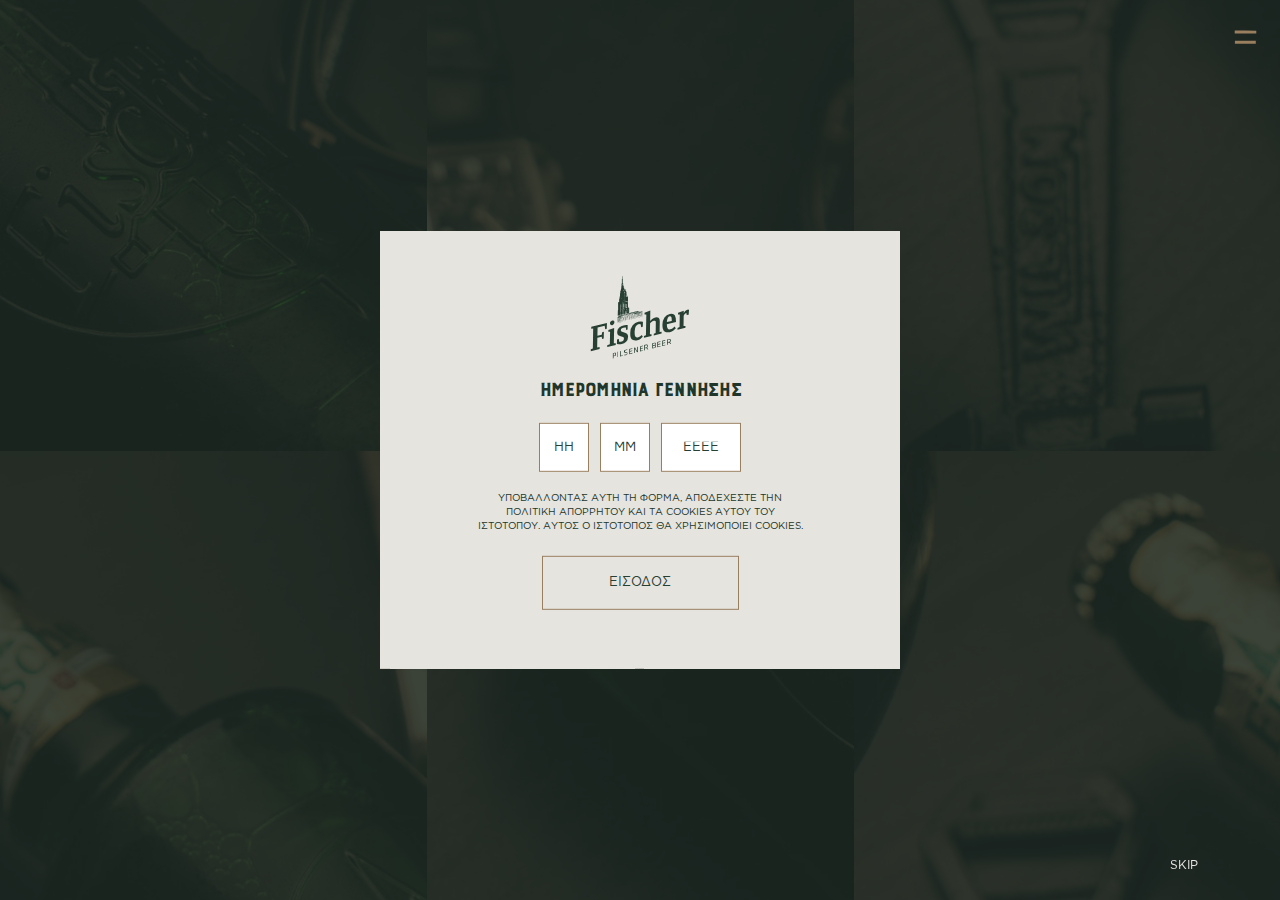
==== commit 0480f9f7: "latest changes" ====
--- a/index.html
+++ b/index.html
@@ -19,7 +19,7 @@
   </head>
   <body>
     <div class="main-loader-container">
-      <div id="loader-icon" class="main-loader"></div>
+      <div class="main-loader" id="loader-icon"></div>
     </div>
     <script src="Scripts/Libraries/rAF.js"></script>
     <script src="Scripts/Libraries/jquery-1.11.3.min.js"></script>
@@ -32,21 +32,21 @@
     <script src="Scripts/Scripts/common.js"></script>
     <script src="Scripts/Libraries/jquery.unobtrusive-ajax.min.js"></script>
     <div class="body-wrapper">
-      <div id="replaceMeAgeGate" data-value="True">
+      <div class="open" id="replaceMeAgeGate" data-value="False">
         <form id="form0" action="/" data-ajax="true" data-ajax-mode="replace-with" data-ajax-update="#replaceMeAgeGate" data-ajax-url="/ajax/Isobar.Fischer.Frontend.Components.AgeGate.Index" method="post">
-          <div data-lb-content="age-gating" class="lightbox age-gating">
+          <div class="lightbox age-gating open" data-lb-content="age-gating">
             <div class="lightbox-bg"></div>
             <div class="lightbox-container">
               <div class="lightbox-content"><span class="icon-fischer-logo"></span><span class="line"></span>
                 <p class="title">ΗΜΕΡΟΜΗΝΙΑ ΓΕΝΝΗΣΗΣ</p>
                 <div class="field">
-                  <input id="Day" data-nextfield="#Month" data-val="true" data-val-maxlength="Validator_MaxLength" data-val-maxlength-max="2" data-val-regex="Validator_RegularExpression" data-val-regex-pattern="^d{2}$" data-val-required="Το πεδίο είναι υποχρεωτικό" maxlength="2" name="Day" placeholder="HH" type="text" value="" class="dmy text-box single-line">
-                  <input id="Month" data-nextfield="#Year" data-val="true" data-val-maxlength="Validator_MaxLength" data-val-maxlength-max="2" data-val-regex="Validator_RegularExpression" data-val-regex-pattern="^d{2}$" data-val-required="Το πεδίο είναι υποχρεωτικό" maxlength="2" name="Month" placeholder="ΜΜ" type="text" value="" class="dmy text-box single-line">
-                  <input id="Year" data-val="true" data-val-maxlength="Validator_MaxLength" data-val-maxlength-max="4" data-val-regex="Validator_RegularExpression" data-val-regex-pattern="^d{4}$" data-val-required="Το πεδίο είναι υποχρεωτικό" maxlength="4" name="Year" placeholder="ΕΕΕΕ" type="text" value="" class="text-box single-line">
-                  <p class="error"><span data-valmsg-for="Month" data-valmsg-replace="true" class="field-validation-valid"></span></p>
+                  <input class="dmy text-box single-line" id="Day" data-nextfield="#Month" data-val="true" data-val-maxlength="Validator_MaxLength" data-val-maxlength-max="2" data-val-regex="Validator_RegularExpression" data-val-regex-pattern="^d{2}$" data-val-required="Το πεδίο είναι υποχρεωτικό" maxlength="2" name="Day" placeholder="HH" type="text" value="">
+                  <input class="dmy text-box single-line" id="Month" data-nextfield="#Year" data-val="true" data-val-maxlength="Validator_MaxLength" data-val-maxlength-max="2" data-val-regex="Validator_RegularExpression" data-val-regex-pattern="^d{2}$" data-val-required="Το πεδίο είναι υποχρεωτικό" maxlength="2" name="Month" placeholder="ΜΜ" type="text" value="">
+                  <input class="text-box single-line" id="Year" data-val="true" data-val-maxlength="Validator_MaxLength" data-val-maxlength-max="4" data-val-regex="Validator_RegularExpression" data-val-regex-pattern="^d{4}$" data-val-required="Το πεδίο είναι υποχρεωτικό" maxlength="4" name="Year" placeholder="ΕΕΕΕ" type="text" value="">
+                  <p class="error"><span class="field-validation-valid" data-valmsg-for="Month" data-valmsg-replace="true"></span></p>
                 </div>
                 <p>YΠΟΒΑΛΛΟΝΤΑΣ ΑΥΤΗ ΤΗ ΦΟΡΜΑ, ΑΠΟΔΕΧΕΣΤΕ ΤΗΝ<br> ΠΟΛΙΤΙΚΗ ΑΠΟΡΡΗΤΟΥ ΚΑΙ ΤΑ COOKIES ΑΥΤΟΥ ΤΟΥ<br> ΙΣΤΟΤΟΠΟΥ. ΑΥΤΟΣ Ο ΙΣΤΟΤΟΠΟΣ ΘΑ ΧΡΗΣΙΜΟΠΟΙΕΙ COOKIES.</p>
-                <button type="submit" class="btn btn-more"><span class="bg"></span><span>ΕΙΣΟΔΟΣ</span><span class="icon-arrow-right"></span></button>
+                <button class="btn btn-more" type="submit"><span class="bg"></span><span>ΕΙΣΟΔΟΣ</span><span class="icon-arrow-right"></span></button>
               </div>
             </div>
           </div>
@@ -55,9 +55,9 @@
       <!-- MAIN MENU--><span class="nav-trigger">
         <div id="menu-icon">
           <div id="menu-animatic"></div>
-        </div><span class="menu-open"><span class="first"></span><span class="second"></span><span class="txt">ΜΕΝΟΥ</span></span>
-        <!-- /menu-open--><span class="mobile-logo"><a href="#" class="mobile-logo-link">
-            <h1><span class="icon-cathedral"></span></h1></a></span><span class="menu-close"><span class="icon-close"></span></span>
+        </div>
+        <!-- /menu-open--><span class="mobile-logo"><a class="mobile-logo-link" href="#">
+            <h1><span class="icon-cathedral"></span></h1></a></span>
         <!-- /menu-close--></span>
       <!-- /nav-trigger-->
       <nav class="main-nav">
@@ -75,7 +75,7 @@
           <li><a href="/contact/" title="ΕΠΙΚΟΙΝΩΝΙΑ">ΕΠΙΚΟΙΝΩΝΙΑ</a></li>
         </ul>
       </nav>
-      <!-- /main-nav--><a href="/" class="main-logo">
+      <!-- /main-nav--><a class="main-logo" href="/">
         <h1><span class="icon-fischer-logo"></span></h1></a>
       <script>
         $(document).ready(function() {
@@ -88,7 +88,7 @@
       <div class="section-nav">
         <!-- you place the current page here--><span>ΑΡΧΙΚΗ</span>
         <ul>
-          <li data-section-trigger="1" class="active"><span>1</span></li>
+          <li class="active" data-section-trigger="1"><span>1</span></li>
           <li data-section-trigger="2"><span>2</span></li>
           <li data-section-trigger="3"><span>3</span></li>
           <li data-section-trigger="4"><span>4</span></li>
@@ -97,20 +97,20 @@
       </div>
       <!-- /section-nav-->
       <!-- INTRO GAME-->
-      <section data-section="1" data-section-title="ΑΡΧΙΚΗ" class="intro-game open anim-elm anim-section">
-        <div id="progressWrapper" class="progressWrapper">
+      <section class="intro-game open anim-elm anim-section" data-section="1" data-section-title="ΑΡΧΙΚΗ">
+        <div class="progressWrapper" id="progressWrapper">
           <div class="container">
             <canvas id="circularProgressStepCanvas"></canvas>
             <div class="indicator">
               <!-- <span id="nInd">0</span><span>/</span><span id="tInd">6</span>--><span id="nInd">0</span><span>/</span><span id="tInd">6</span>
             </div>
-            <div id="paging" class="paging">
-              <button id="arrowL" class="arrow left">
+            <div class="paging" id="paging">
+              <button class="arrow left" id="arrowL">
                 <svg width="60px" height="80px" viewbox="0 0 50 80" xml:space="preserve">
                   <polyline fill="none" stroke="#78766c" stroke-width="1" stroke-linecap="round" stroke-linejoin="round" points="									45.63,75.8 0.375,38.087 45.63,0.375 "></polyline>
                 </svg>
               </button>
-              <button id="arrowR" class="arrow right">
+              <button class="arrow right" id="arrowR">
                 <svg xmlns="http://www.w3.org/2000/svg" xmlns:xlink="http://www.w3.org/1999/xlink" width="60px" height="80px" viewbox="0 0 50 80" xml:space="preserve">
                   <polyline fill="none" stroke="#78766c" stroke-width="1" stroke-linecap="round" stroke-linejoin="round" points="									0.375,0.375 45.63,38.087 0.375,75.8 "></polyline>
                 </svg>
@@ -119,7 +119,7 @@
             <div class="game-msg">ΒΑΛΕ ΤΗΝ ΙΣΤΟΡΙΑ<br> ΣΤΗ ΣΩΣΤΗ ΣΕΙΡΑ</div><span class="icon-fischer-logo"></span>
           </div>
         </div>
-        <div id="tile-game"><img src="Content/Files/intro-game/fullpic.jpg" style="display:none" class="one-big-pic">
+        <div id="tile-game"><img class="one-big-pic" src="Content/Files/intro-game/fullpic.jpg" style="display:none">
           <div class="tile-wrapper">
             <div class="tile tile1">
               <div class="corner-top-left"></div>
@@ -160,44 +160,7 @@
           </div>
           <!-- #bodymovin-wrapper-->
         </div>
-        <div class="tiles-container">
-          <!-- .tiles-container-inner-->
-          <!-- 	.tile-box(data-tile='0')-->
-          <!-- 		.corner-top-left-->
-          <!-- 		.corner-bottom-right-->
-          <!-- 		figure.intro-game-tile(data-tile='0')-->
-          <!-- 			img(data-mob-img='/Content/Files/intro-game/tiff/mobile/01.jpg', data-desktop-src='/Content/Files/intro-game/tiff/01.jpg', src='/Content/Files/intro-game/tiff/01.jpg', alt='')-->
-          <!-- 	// /tile-box-->
-          <!-- 	.tile-box(data-tile='1')-->
-          <!-- 		.corner-top-left-->
-          <!-- 		.corner-bottom-right-->
-          <!-- 		figure.intro-game-tile(data-tile='1')-->
-          <!-- 			img(data-mob-img='/Content/Files/intro-game/tiff/mobile/02.jpg', data-desktop-src='/Content/Files/intro-game/tiff/02.jpg', src='/Content/Files/intro-game/tiff/02.jpg', alt='')-->
-          <!-- 	// /tile-box-->
-          <!-- 	.tile-box(data-tile='2')-->
-          <!-- 		.corner-top-left-->
-          <!-- 		.corner-bottom-right-->
-          <!-- 		figure.intro-game-tile(data-tile='2')-->
-          <!-- 			img(data-mob-img='/Content/Files/intro-game/tiff/mobile/03.jpg', data-desktop-src='/Content/Files/intro-game/tiff/03.jpg', src='/Content/Files/intro-game/tiff/03.jpg', alt='')-->
-          <!-- 	// /tile-box-->
-          <!-- 	.tile-box(data-tile='3')-->
-          <!-- 		.corner-top-left-->
-          <!-- 		.corner-bottom-right-->
-          <!-- 		figure.intro-game-tile(data-tile='3')-->
-          <!-- 			img(data-mob-img='/Content/Files/intro-game/tiff/mobile/04.jpg', data-desktop-src='/Content/Files/intro-game/tiff/04.jpg', src='/Content/Files/intro-game/tiff/04.jpg', alt='')-->
-          <!-- 	// /tile-box-->
-          <!-- 	.tile-box(data-tile='4')-->
-          <!-- 		.corner-top-left-->
-          <!-- 		.corner-bottom-right-->
-          <!-- 		figure.intro-game-tile(data-tile='4')-->
-          <!-- 			img(data-mob-img='/Content/Files/intro-game/tiff/mobile/05.jpg', data-desktop-src='/Content/Files/intro-game/tiff/05.jpg', src='/Content/Files/intro-game/tiff/05.jpg', alt='')-->
-          <!-- 	// /tile-box-->
-          <!-- 	.tile-box(data-tile='5')-->
-          <!-- 		.corner-top-left-->
-          <!-- 		.corner-bottom-right-->
-          <!-- 		figure.intro-game-tile(data-tile='5')-->
-          <!-- 			img(data-mob-img='/Content/Files/intro-game/tiff/mobile/06.jpg', data-desktop-src='/Content/Files/intro-game/tiff/06.jpg', src='/Content/Files/intro-game/tiff/06.jpg', alt='')-->
-          <!-- 	// /tile-box--><span class="skip"><span>SKIP</span></span>
+        <div class="tiles-container"><span class="skip"><span>SKIP</span></span>
           <!-- HOMEPAGE AUDIO-->
           <!-- CUSTOM MEDIA PLAYER-->
           <!-- /media-->
@@ -205,12 +168,12 @@
       </section>
       <!-- /intro-game-->
       <!-- ORIGIN-->
-      <section data-section="2" data-section-title="Η ΠΡΟΕΛΕΥΣΗ" class="origin anim-elm anim-section">
+      <section class="origin anim-elm anim-section" data-section="2" data-section-title="Η ΠΡΟΕΛΕΥΣΗ">
         <div class="wrapper">
           <div class="row">
             <div class="col col-6">
               <h3>Η ΠΡΟΕΛΕΥΣΗ</h3>
-              <p>Η εκλεπτυσμένη αισθητική της Γαλλίας και η μακροχρόνια παράδοση της Γερμανίας στη ζυθοποιία ενώνονται αρμονικά σε μία μπίρα Pilsener εξαιρετικής ποιότητας, με σπουδαία κληρονομιά και ξεχωριστό χαρακτήρα. Μια Pilsener που μαρτυρά την ιδιαίτερη αλσατική καταγωγή της, ακόμα και από τον καθεδρικό ναό του Στρασβούργου, στην περίτεχνη συσκευασία της.</p><a title="ΠΕΡΙΣΣΟΤΕΡΑ" href="/origins/" class="btn btn-default btn-dark-green"><span class="bg"></span><span>ΠΕΡΙΣΣΟΤΕΡΑ</span></a>
+              <p>Η εκλεπτυσμένη αισθητική της Γαλλίας και η μακροχρόνια παράδοση της Γερμανίας στη ζυθοποιία ενώνονται αρμονικά σε μία μπίρα Pilsener εξαιρετικής ποιότητας, με σπουδαία κληρονομιά και ξεχωριστό χαρακτήρα. Μια Pilsener που μαρτυρά την ιδιαίτερη αλσατική καταγωγή της, ακόμα και από τον καθεδρικό ναό του Στρασβούργου, στην περίτεχνη συσκευασία της.</p><a class="btn btn-default btn-dark-green" title="ΠΕΡΙΣΣΟΤΕΡΑ" href="/origins/"><span class="bg"></span><span>ΠΕΡΙΣΣΟΤΕΡΑ</span></a>
             </div>
             <div class="col col-6 beer-cans">
               <div class="cans-wrapper">
@@ -228,7 +191,7 @@
         <div class="origin-polygonal">
           <div class="triangle-down-left"></div>
           <div class="map">
-            <div data-mask="0" data-lag="1500" data-scale="1" class="reveal-mask"><img src="Content/Media/map.jpg" alt="strasburg map"></div><span class="country">ΓΑΛΛΙΑ</span><span class="strasburg">ΣΤΡΑΣΒΟΥΡΓΟ<span class="icon-strasburg"></span></span>
+            <div class="reveal-mask" data-mask="0" data-lag="1500" data-scale="1"><img src="Content/Media/map.jpg" alt="strasburg map"></div><span class="country">ΓΑΛΛΙΑ</span><span class="strasburg">ΣΤΡΑΣΒΟΥΡΓΟ<span class="icon-strasburg"></span></span>
           </div>
           <!-- /map-->
           <div class="wrapper">
@@ -262,12 +225,12 @@
       </section>
       <!-- /origin-->
       <!-- INGREDIENTS-->
-      <section data-section="3" data-section-title="ΤΑ ΣΥΣΤΑΤΙΚΑ" class="fischer-ingredients anim-elm anim-section">
+      <section class="fischer-ingredients anim-elm anim-section" data-section="3" data-section-title="ΤΑ ΣΥΣΤΑΤΙΚΑ">
         <div class="wrapper">
           <h3>ΤΑ ΣΥΣΤΑΤΙΚΑ</h3>
           <div class="content-box">
             <div class="content-box-inner">
-              <p>Αυτό που κάνει τη Fischer να ξεχωρίζει από τις υπόλοιπες Pilsener μπίρες είναι η διακριτική αρωματική γεύση και επίγευσή της. Το αρωματικό, πικρό προφίλ της αποδίδεται σε μια ειδική επιλογή αρωματικού λυκίσκου “aurora”, που συνδυάζεται με λεπτές νότες φρούτων και περγαμόντο, λεμονόχορτου, κίτρου και γλυκάνισου. Αποκλειστικά υψηλής ποιότητας πρώτες ύλες που εγγυώνται ότι κάθε γουλιά θα είναι μία απολαυστική εμπειρία. Μία γεύση που γίνεται αντιληπτή με όλες τις αισθήσεις.</p><a href="/product/" class="btn btn-default btn-dark-green"><span class="bg"></span><span>ΠΕΡΙΣΣΟΤΕΡΑ</span></a>
+              <p>Αυτό που κάνει τη Fischer να ξεχωρίζει από τις υπόλοιπες Pilsener μπίρες είναι η διακριτική αρωματική γεύση και επίγευσή της. Το αρωματικό, πικρό προφίλ της αποδίδεται σε μια ειδική επιλογή αρωματικού λυκίσκου “aurora”, που συνδυάζεται με λεπτές νότες φρούτων και περγαμόντο, λεμονόχορτου, κίτρου και γλυκάνισου. Αποκλειστικά υψηλής ποιότητας πρώτες ύλες που εγγυώνται ότι κάθε γουλιά θα είναι μία απολαυστική εμπειρία. Μία γεύση που γίνεται αντιληπτή με όλες τις αισθήσεις.</p><a class="btn btn-default btn-dark-green" href="/product/"><span class="bg"></span><span>ΠΕΡΙΣΣΟΤΕΡΑ</span></a>
             </div>
             <!-- /content-box-inner-->
           </div>
@@ -281,7 +244,7 @@
             <div class="col">
               <div class="ingredient-box vini">
                 <figure><span class="brush"></span>
-                  <div data-mask="0" data-lag="300" data-scale="1" class="reveal-mask"><img src="Content/Media/ingredients/vini.png" alt="vini" title=""></div><span class="icon-one"><span class="path1"></span><span class="path2"></span></span>
+                  <div class="reveal-mask" data-mask="0" data-lag="300" data-scale="1"><img src="Content/Media/ingredients/vini.png" alt="vini" title=""></div><span class="icon-one"><span class="path1"></span><span class="path2"></span></span>
                 </figure><span class="txt">
                   <p class="title">ΒΥΝΗ</p>
                   <p>ΠΟΙΟΣ ΕΙΠΕ ΠΩΣ ΚΑΤΙ ΓΛΥΚΟ <br> δεν μπορεί να είναι δυνατό;</p></span>
@@ -290,7 +253,7 @@
               <!-- /ingredient-box-->
               <div class="ingredient-box water mob-hidden">
                 <figure><span class="brush"></span>
-                  <div data-mask="0" data-lag="600" data-scale="1" class="reveal-mask"><img src="Content/Media/ingredients/water.png" alt="water" title=""></div><span class="icon-three"></span>
+                  <div class="reveal-mask" data-mask="0" data-lag="600" data-scale="1"><img src="Content/Media/ingredients/water.png" alt="water" title=""></div><span class="icon-three"></span>
                 </figure><span class="txt">
                   <p class="title">ΝΕΡΟ</p>
                   <p>ΟΤΑΝ ΚΑΤΙ ΠΟΥ ΔΕΝ ΦΑΝΤΑΖΕΣΑΙ <br> σου δίνει αυτό που περιμένεις</p></span>
@@ -307,7 +270,7 @@
             <div class="col">
               <div class="ingredient-box likiskos">
                 <figure><span class="brush"></span>
-                  <div data-mask="0" data-lag="900" data-scale="1" class="reveal-mask"><img src="Content/Media/ingredients/likiskos.png" alt="likiskos" title=""></div><span class="icon-two"></span>
+                  <div class="reveal-mask" data-mask="0" data-lag="900" data-scale="1"><img src="Content/Media/ingredients/likiskos.png" alt="likiskos" title=""></div><span class="icon-two"></span>
                 </figure><span class="txt">
                   <p class="title">ΛΥΚΙΣΚΟΣ</p>
                   <p>ΣΗΜΑΣΙΑ ΔΕΝ ΕΧΕΙ ΜΟΝΟ Η ΠΡΩΤΗ ΕΝΤΥΠΩΣΗ <br> αλλά και η γεύση που σου μένει στο τέλος</p></span>
@@ -316,7 +279,7 @@
               <!-- /ingredient-box-->
               <div class="ingredient-box water desktop-hidden">
                 <figure><span class="brush"></span>
-                  <div data-mask="0" data-lag="1200" data-scale="1" class="reveal-mask"><img src="Content/Media/ingredients/water.png" alt="water" title=""></div><span class="icon-three"></span>
+                  <div class="reveal-mask" data-mask="0" data-lag="1200" data-scale="1"><img src="Content/Media/ingredients/water.png" alt="water" title=""></div><span class="icon-three"></span>
                 </figure><span class="txt">
                   <p class="title">ΝΕΡΟ</p>
                   <p>ΟΤΑΝ ΚΑΤΙ ΠΟΥ ΔΕΝ ΦΑΝΤΑΖΕΣΑΙ <br> σου δίνει αυτό που περιμένεις</p></span>
@@ -325,7 +288,7 @@
               <!-- /ingredient-box-->
               <div class="ingredient-box magia">
                 <figure><span class="brush"></span>
-                  <div data-mask="0" data-lag="1500" data-scale="1" class="reveal-mask"><img src="Content/Media/ingredients/magia.png" alt="magia" title=""></div><span class="icon-four"></span>
+                  <div class="reveal-mask" data-mask="0" data-lag="1500" data-scale="1"><img src="Content/Media/ingredients/magia.png" alt="magia" title=""></div><span class="icon-four"></span>
                 </figure><span class="txt">
                   <p class="title">ΜΑΓΙΑ</p>
                   <p>ΕΝΑ ΤΑΞΙΔΙ ΜΕ ΠΡΟΟΡΙΣΜΟ <br> τη γεύση</p></span>
@@ -345,7 +308,7 @@
       <input id="New-5" type="hidden" value="http://www.fischerbeer.gr/home/newslist/newdetail/international-film-festival-of-patmos-ioulios-2016/">
       <input id="New-1" type="hidden" value="http://www.fischerbeer.gr/home/newslist/newdetail/fischer-its-about-taste/">
       <!-- FISCHER NEWS-->
-      <section data-section="4" data-section-title="ΣΤΙΓΜΕΣ FISCHER" class="fischer-news anim-elm anim-section">
+      <section class="fischer-news anim-elm anim-section" data-section="4" data-section-title="ΣΤΙΓΜΕΣ FISCHER">
         <div class="wrapper">
           <div class="title">
             <div class="title-inner up-animation">
@@ -357,17 +320,17 @@
           <!-- /title-->
           <div class="news-box main-news-box up-animation">
             <div class="col">
-              <figure style="background-image: url(Content/Files/news/image_for_site_OAFF.jpg);"></figure>
+              <figure style="background-image: url(Content/Files/news/image_for_site_OAFF.jpg)"></figure>
             </div>
             <!-- /col-->
             <div class="col">
               <!-- span.badge.badge-rotation.badge-this-month--><span class="thebadge the-badge-this-month">
-                <div data-frame-map="0" data-lag="1" data-duration="2" data-dimensions="110 110" class="sprite"><img src="Content/Files/news/badge-atlas.png"></div></span>
+                <div class="sprite" data-frame-map="0" data-lag="1" data-duration="2" data-dimensions="110 110"><img src="Content/Files/news/badge-atlas.png"></div></span>
               <p class="date"><span class="day">22</span><span class="month">IOYN.</span><span class="year">2016</span></p>
               <!-- /date-->
               <h4>ΟΛΗ Η ΑΘΗΝΑ ΕΝΑ ΘΕΡΙΝΟ ΣΙΝΕΜΑ!</h4>
               <div class="txt">Για 6η χρονιά, η μεγαλύτερη κινηματογραφική γιορτή της Αθήνας επιστρέφει! Περισσότερες από 20 προβολές στα ομορφότερα...</div>
-              <div class="btn-row"><a href="http://www.fischerbeer.gr/home/newslist/newdetail/oli-i-athina-ena-therino-sinema/" class="btn btn-more"><span>ΠΕΡΙΣΣΟΤΕΡΑ </span><span class="icon-arrow-right"></span></a><a href="#" class="btn btn-share"><span>ΜΟΙΡΑΣΟΥ ΤΟ</span><span data-id="6" class="icon-share"></span></a></div>
+              <div class="btn-row"><a class="btn btn-more" href="http://www.fischerbeer.gr/home/newslist/newdetail/oli-i-athina-ena-therino-sinema/"><span>ΠΕΡΙΣΣΟΤΕΡΑ </span><span class="icon-arrow-right"></span></a><a class="btn btn-share" href="#"><span>ΜΟΙΡΑΣΟΥ ΤΟ</span><span class="icon-share" data-id="6"></span></a></div>
               <!-- /btn-row-->
             </div>
             <!-- /col-->
@@ -378,7 +341,7 @@
               <div class="col">
                 <div class="news-box">
                   <div class="col">
-                    <div data-mask="0" data-lag="1500" data-scale="1" class="reveal-mask">
+                    <div class="reveal-mask" data-mask="0" data-lag="1500" data-scale="1">
                       <!-- img(style='background-image: url(Content/Files/news/december-posts.jpg);')--><img src="Content/Files/news/december-posts.jpg">
                     </div>
                     <!-- figure(style='background-image: url(Content/Files/news/december-posts.jpg);')-->
@@ -389,7 +352,7 @@
                     <!-- /date-->
                     <h4>ΝΕΑ ΕΜΦΑΝΙΣΗ, ΙΔΙΑ ΓΕΥΣΗ</h4>
                     <div class="txt">Από ανανεωμένο μπουκάλι και ολοκαίνουργιο κουτάκι απολαμβάνουμε πλέον την αγαπημένη μας μπίρα. Ο καθεδρικός ναός του...</div>
-                    <div class="btn-row"><a href="http://www.fischerbeer.gr/home/newslist/newdetail/nea-emfanisi-idia-geusi/" class="btn btn-more"><span>ΠΕΡΙΣΣΟΤΕΡΑ</span><span class="icon-arrow-right"></span></a><a href="#" class="btn btn-share"><span>ΜΟΙΡΑΣΟΥ ΤΟ</span><span data-id="7" class="icon-share"></span></a></div>
+                    <div class="btn-row"><a class="btn btn-more" href="http://www.fischerbeer.gr/home/newslist/newdetail/nea-emfanisi-idia-geusi/"><span>ΠΕΡΙΣΣΟΤΕΡΑ</span><span class="icon-arrow-right"></span></a><a class="btn btn-share" href="#"><span>ΜΟΙΡΑΣΟΥ ΤΟ</span><span class="icon-share" data-id="7"></span></a></div>
                     <!-- /btn-row-->
                   </div>
                   <!-- /col-->
@@ -397,7 +360,7 @@
                 <!-- /news-box-->
                 <div class="news-box">
                   <div class="col">
-                    <figure style="background-image: url(Content/Files/news/iffp_2015.jpg);"></figure>
+                    <figure style="background-image: url(Content/Files/news/iffp_2015.jpg)"></figure>
                   </div>
                   <!-- /col-->
                   <div class="col">
@@ -405,7 +368,7 @@
                     <!-- /date-->
                     <h4>INTERNATIONAL FILM FESTIVAL OF PATMOS, ΙΟΥΛΙΟΣ 2016</h4>
                     <div class="txt">Για μία ακόμα χρονιά το Διεθνές Φεστιβάλ Κινηµατογράφου Πάτµου και η Fischer µάς προσκαλούν σε ένα από τα πιο όµορφα...</div>
-                    <div class="btn-row"><a href="http://www.fischerbeer.gr/home/newslist/newdetail/international-film-festival-of-patmos-ioulios-2016/" class="btn btn-more"><span>ΠΕΡΙΣΣΟΤΕΡΑ</span><span class="icon-arrow-right"></span></a><a href="#" class="btn btn-share"><span>ΜΟΙΡΑΣΟΥ ΤΟ</span><span data-id="5" class="icon-share"></span></a></div>
+                    <div class="btn-row"><a class="btn btn-more" href="http://www.fischerbeer.gr/home/newslist/newdetail/international-film-festival-of-patmos-ioulios-2016/"><span>ΠΕΡΙΣΣΟΤΕΡΑ</span><span class="icon-arrow-right"></span></a><a class="btn btn-share" href="#"><span>ΜΟΙΡΑΣΟΥ ΤΟ</span><span class="icon-share" data-id="5"></span></a></div>
                     <!-- /btn-row-->
                   </div>
                   <!-- /col-->
@@ -416,7 +379,7 @@
               <div class="col">
                 <div class="news-box">
                   <div class="col">
-                    <figure style="background-image: url(Content/Files/news/NEW_SPOT.png);"></figure>
+                    <figure style="background-image: url(Content/Files/news/NEW_SPOT.png)"></figure>
                   </div>
                   <!-- /col-->
                   <div class="col">
@@ -424,7 +387,7 @@
                     <!-- /date-->
                     <h4>IT'S ABOUT TASTE</h4>
                     <div class="txt">Δεν είναι η καταγωγή από την Αλσατία. Ούτε η σπουδαία κληρονομιά που μετράει δύο αιώνες. Δεν είναι η εμμονή στην...</div>
-                    <div class="btn-row"><a href="http://www.fischerbeer.gr/home/newslist/newdetail/fischer-its-about-taste/" class="btn btn-more"><span>ΠΕΡΙΣΣΟΤΕΡΑ</span><span class="icon-arrow-right"></span></a><a href="#" class="btn btn-share"><span>ΜΟΙΡΑΣΟΥ ΤΟ</span><span data-id="1" class="icon-share"></span></a></div>
+                    <div class="btn-row"><a class="btn btn-more" href="http://www.fischerbeer.gr/home/newslist/newdetail/fischer-its-about-taste/"><span>ΠΕΡΙΣΣΟΤΕΡΑ</span><span class="icon-arrow-right"></span></a><a class="btn btn-share" href="#"><span>ΜΟΙΡΑΣΟΥ ΤΟ</span><span class="icon-share" data-id="1"></span></a></div>
                     <!-- /btn-row-->
                   </div>
                   <!-- /col-->
@@ -434,7 +397,7 @@
               <!-- /col-->
             </div>
             <!-- /more=news-->
-            <div class="row center up-animation"><a href="/newslist/" class="btn btn-default"><span class="bg"></span><span>ΟΛΑ ΤΑ ΝΕΑ</span></a></div>
+            <div class="row center up-animation"><a class="btn btn-default" href="/newslist/"><span class="bg"></span><span>ΟΛΑ ΤΑ ΝΕΑ</span></a></div>
             <!-- /row center-->
           </div>
           <!-- /news-container-->
@@ -443,7 +406,7 @@
       </section>
       <!-- /fischer-news-->
       <!-- FISCHER TASTES-->
-      <section data-section="5" data-section-title="FISCHER TASTES" class="fischer-tastes anim-elm anim-section">
+      <section class="fischer-tastes anim-elm anim-section" data-section="5" data-section-title="FISCHER TASTES">
         <div class="title">
           <div class="title-inner up-animation">
             <h2>FISCHER TASTES</h2>
@@ -457,36 +420,36 @@
           <div class="film-disc"><img src="Content/Media/pobina.png" alt="film disc"></div>
         </div>
         <!-- /animated-discs-->
-        <div class="fischer-taste-container"><a href="http://www.fischerbeer.gr/home/fischertastelist/fischertastedetail/festival-br-kinfou-br-thessalonikis/" title="ΦΕΣΤΙΒΑΛ  ΚΙΝ/ΦΟΥ  ΘΕΣΣΑΛΟΝΙΚΗΣ" class="fischer-taste anim-elm">
+        <div class="fischer-taste-container"><a class="fischer-taste anim-elm" href="http://www.fischerbeer.gr/home/fischertastelist/fischertastedetail/festival-br-kinfou-br-thessalonikis/" title="ΦΕΣΤΙΒΑΛ  ΚΙΝ/ΦΟΥ  ΘΕΣΣΑΛΟΝΙΚΗΣ">
             <!-- figure(style='background-image: url(Content/Files/fischer-tastes/img2_black.jpg);', data-image='Content/Files/fischer-tastes/img2_black.jpg', data-alt-image='Content/Files/fischer-tastes/img2_color.jpg')-->
-            <figure style="background-image: url(Content/Files/fischer-tastes/img2_black.jpg);" data-image="Content/Files/fischer-tastes/img2_black.jpg">
-              <div style="background-image:url(Content/Files/fischer-tastes/img2_color.jpg)" class="bg"></div>
+            <figure style="background-image: url(Content/Files/fischer-tastes/img2_black.jpg)" data-image="Content/Files/fischer-tastes/img2_black.jpg">
+              <div class="bg" style="background-image:url(Content/Files/fischer-tastes/img2_color.jpg)"></div>
               <figcaption><span class="icon-box"><span class="icon-ticket"></span></span>
                 <!-- /icon-box-->
                 <h4>ΦΕΣΤΙΒΑΛ <br> ΚΙΝ/ΦΟΥ <br> ΘΕΣΣΑΛΟΝΙΚΗΣ</h4> 10 ΧΡΟΝΙΑ<br>ΧΟΡΗΓΟΣ<br>ΒΡΑΒΕΙΩΝ ΚΟΙΝΟΥ<span class="num"><span>1</span></span>
                 <!-- /num-->
               </figcaption>
             </figure>
-            <!-- /fischer-taste--></a><a href="http://www.fischerbeer.gr/home/fischertastelist/fischertastedetail/jazz-on-the-hill/" title="JAZZ  ON THE  HILL" class="fischer-taste anim-elm">
+            <!-- /fischer-taste--></a><a class="fischer-taste anim-elm" href="http://www.fischerbeer.gr/home/fischertastelist/fischertastedetail/jazz-on-the-hill/" title="JAZZ  ON THE  HILL">
             <!-- figure(style='background-image: url(Content/Files/fischer-tastes/img_black.jpg);', data-image='Content/Files/fischer-tastes/img_black.jpg', data-alt-image='Content/Files/fischer-tastes/img_color.jpg')-->
-            <figure style="background-image: url(Content/Files/fischer-tastes/img_black.jpg);" data-image="Content/Files/fischer-tastes/img_black.jpg">
-              <div style="background-image:url(Content/Files/fischer-tastes/img_color.jpg)" class="bg"></div>
+            <figure style="background-image: url(Content/Files/fischer-tastes/img_black.jpg)" data-image="Content/Files/fischer-tastes/img_black.jpg">
+              <div class="bg" style="background-image:url(Content/Files/fischer-tastes/img_color.jpg)"></div>
               <figcaption><span class="icon-box"><span class="icon-saxophone"></span></span>
                 <!-- /icon-box-->
                 <h4>JAZZ <br> ON THE <br> HILL</h4> ΜΕΛΩΔΙΚΑ<br> ΤΑΞΙΔΙΑ<span class="num"><span>2</span></span>
                 <!-- /num-->
               </figcaption>
             </figure>
-            <!-- /fischer-taste--></a><a href="http://www.fischerbeer.gr/home/fischertastelist/fischertastedetail/festival-gallofonou-kinfou/" title="ΦΕΣΤΙΒΑΛ  ΓΑΛΛΟΦΩΝΟΥ  ΚΙΝ/ΦΟΥ" class="fischer-taste anim-elm">
-            <figure style="background-image: url(Content/Files/fischer-tastes/img3_black.jpg);" data-image="Content/Files/fischer-tastes/img3_black.jpg">
-              <div style="background-image:url(Content/Files/fischer-tastes/img3_color.jpg)" class="bg"></div>
+            <!-- /fischer-taste--></a><a class="fischer-taste anim-elm" href="http://www.fischerbeer.gr/home/fischertastelist/fischertastedetail/festival-gallofonou-kinfou/" title="ΦΕΣΤΙΒΑΛ  ΓΑΛΛΟΦΩΝΟΥ  ΚΙΝ/ΦΟΥ">
+            <figure style="background-image: url(Content/Files/fischer-tastes/img3_black.jpg)" data-image="Content/Files/fischer-tastes/img3_black.jpg">
+              <div class="bg" style="background-image:url(Content/Files/fischer-tastes/img3_color.jpg)"></div>
               <figcaption><span class="icon-box"><span class="icon-camera"></span></span>
                 <!-- /icon-box-->
                 <h4>ΦΕΣΤΙΒΑΛ <br> ΓΑΛΛΟΦΩΝΟΥ <br> ΚΙΝ/ΦΟΥ</h4> ΒΡΑΒΕΙΟ ΚΟΙΝΟΥ<br>FISCHER ΜΕ<br>ΕΥΡΩΠΑΪΚΟ ΑΕΡΑ<span class="num"><span>3</span></span>
                 <!-- /num-->
               </figcaption>
             </figure>
-            <!-- /fischer-taste--></a><a href="/fischertastelist/" class="btn btn-default btn-abs"><span class="bg"></span><span>ΟΛΕΣ ΟΙ ΧΟΡΗΓΙΕΣ</span></a></div>
+            <!-- /fischer-taste--></a><a class="btn btn-default btn-abs" href="/fischertastelist/"><span class="bg"></span><span>ΟΛΕΣ ΟΙ ΧΟΡΗΓΙΕΣ</span></a></div>
         <!-- /fischer-taste-container-->
       </section>
       <!-- /fischer-tastes-->
@@ -508,11 +471,11 @@
                     <form id="form1" action="/" data-ajax="true" data-ajax-mode="replace-with" data-ajax-update="#replaceMe" data-ajax-url="/ajax/Isobar.Fischer.Frontend.Components.Newsletter.Index" method="post">
                       <div class="form-inner">
                         <div class="field">
-                          <input id="Email" data-val="true" data-val-email="To email δεν είναι έγκυρο" data-val-required="Το πεδίο είναι υποχρεωτικό" name="Email" placeholder="Γράψε το email σου" type="email" value="" class="text-box single-line">
-                          <div class="errorMessage"><span data-valmsg-for="Email" data-valmsg-replace="true" class="field-validation-valid"></span></div>
+                          <input class="text-box single-line" id="Email" data-val="true" data-val-email="To email δεν είναι έγκυρο" data-val-required="Το πεδίο είναι υποχρεωτικό" name="Email" placeholder="Γράψε το email σου" type="email" value="">
+                          <div class="errorMessage"><span class="field-validation-valid" data-valmsg-for="Email" data-valmsg-replace="true"></span></div>
                         </div>
                         <!-- /field-->
-                        <button type="submit" class="submit">
+                        <button class="submit" type="submit">
                           <!-- /submit--><span class="icon-arrow-right"></span>
                         </button>
                       </div>
@@ -524,7 +487,7 @@
               </div>
               <!-- /col-->
               <div class="col">
-                <h5>SOCIAL</h5><a title="Facebook" href="https://www.facebook.com/FischerBeerGreece/" class="social-link">Facebook</a><a title="Youtube" href="https://www.youtube.com/user/FischerBeerGreece" class="social-link">Youtube</a><a title="Instagram" href="https://www.instagram.com/fischerbeer" class="social-link">Instagram</a>
+                <h5>SOCIAL</h5><a class="social-link" title="Facebook" href="https://www.facebook.com/FischerBeerGreece/">Facebook</a><a class="social-link" title="Youtube" href="https://www.youtube.com/user/FischerBeerGreece">Youtube</a><a class="social-link" title="Instagram" href="https://www.instagram.com/fischerbeer">Instagram</a>
               </div>
               <!-- /col-->
             </div>
@@ -552,29 +515,29 @@
     <script src="Scripts/Libraries/radial-indicator.js"></script>
     <script src="Scripts/Scripts/homepage.js"></script>
     <script src="Scripts/Scripts/tilegame.js"></script>
-    <script>closeAgeGating();</script>
-    <!-- script.-->
-    <!-- 	function HideDescription() {-->
-    <!-- 		setTimeout(function() {-->
-    <!-- 			$('.game-msg').addClass("hidden");-->
-    <!-- 		}, 2000);-->
-    <!-- 	}-->
-    <!-- 	var userHasPlayed = getCookie('userHasPlayed') === 'true';-->
-    <!-- 	$(function() {-->
-    <!-- 		$('body').on('click', '.intro-game .skip', function() {-->
-    <!-- 			userHasPlayed = true;-->
-    <!-- 			setCookie('userHasPlayed', true);-->
-    <!-- 			$('.game-msg').fadeOut('slow');-->
-    <!-- 		});-->
-    <!-- 		if (userHasPlayed) {-->
-    <!-- 			$('.game-msg').addClass("hidden");-->
-    <!-- 			$('#audioPlayer .controls-stop').trigger('click');-->
-    <!-- 			setTimeout(function() {-->
-    <!-- 				$('.intro-game .skip').trigger('click');-->
-    <!-- 			}, 400);-->
-    <!-- 		}-->
-    <!-- 		HideDescription();-->
-    <!-- 	});-->
+    <script>
+      function HideDescription() {
+      	setTimeout(function() {
+      		$('.game-msg').addClass("hidden");
+      	}, 2000);
+      }
+      var userHasPlayed = getCookie('userHasPlayed') === 'true';
+      $(function() {
+      	$('body').on('click', '.intro-game .skip', function() {
+      		userHasPlayed = true;
+      		setCookie('userHasPlayed', true);
+      		$('.game-msg').fadeOut('slow');
+      	});
+      	if (userHasPlayed) {
+      		$('.game-msg').addClass("hidden");
+      		$('#audioPlayer .controls-stop').trigger('click');
+      		setTimeout(function() {
+      			$('.intro-game .skip').trigger('click');
+      		}, 400);
+      	}
+      	HideDescription();
+      });
+    </script>
     <script>$('#replaceMe form').attr('novalidate', "novalidate");</script>
   </body>
 </html>--- a/Content/Css/responsive.css
+++ b/Content/Css/responsive.css
@@ -1546,3 +1546,30 @@
     }
 }
 
+
+/*   17-01-2017    */
+
+.mobile #menu-icon > #menu-animatic {
+    right: -230px;
+}
+
+.tablet #menu-icon > #menu-animatic {
+    right: -220px;
+}
+
+
+@media only screen and (max-width: 767px) {
+
+    .beer-cans .cans-wrapper .beer-can img {
+        height: 200px;
+    }
+    
+}
+
+
+@media only screen and (max-width: 640px)
+{
+    .origin-polygonal .origin-txt-container {
+        top: 50%;
+    }
+}